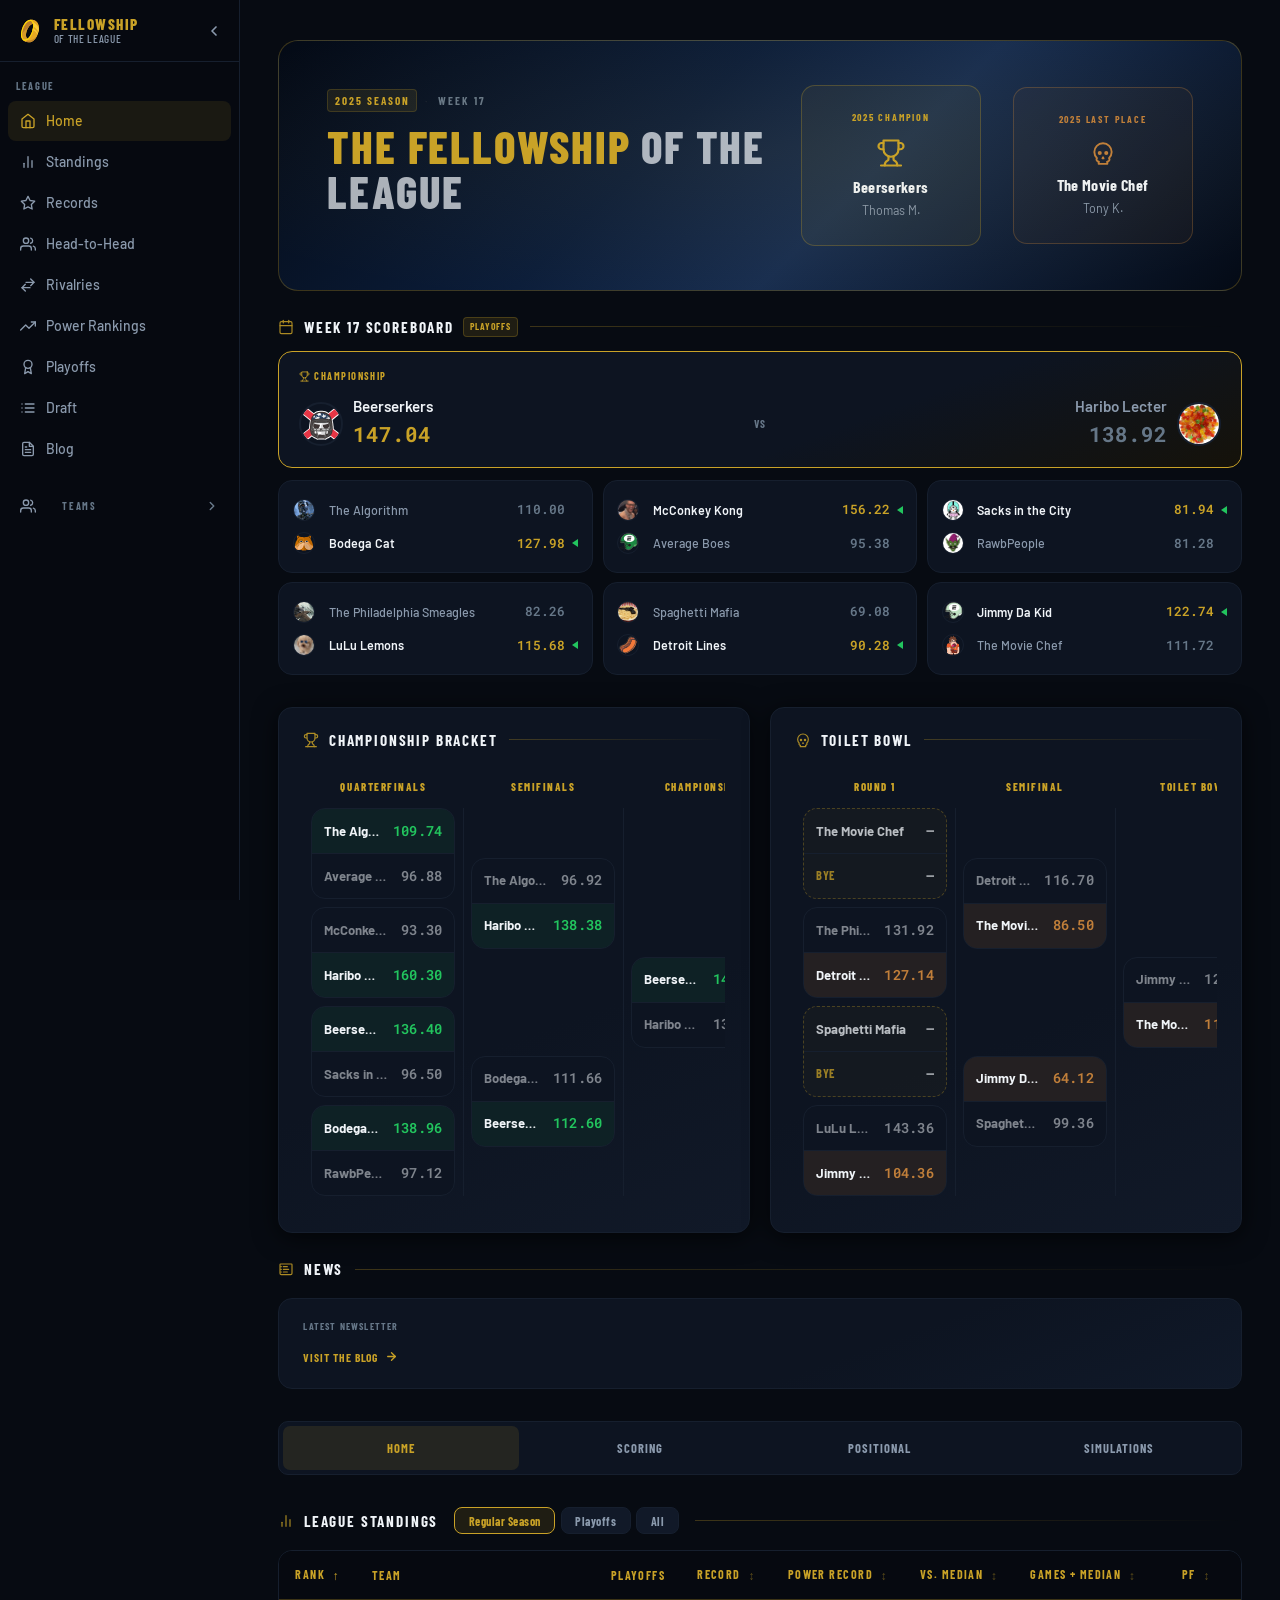
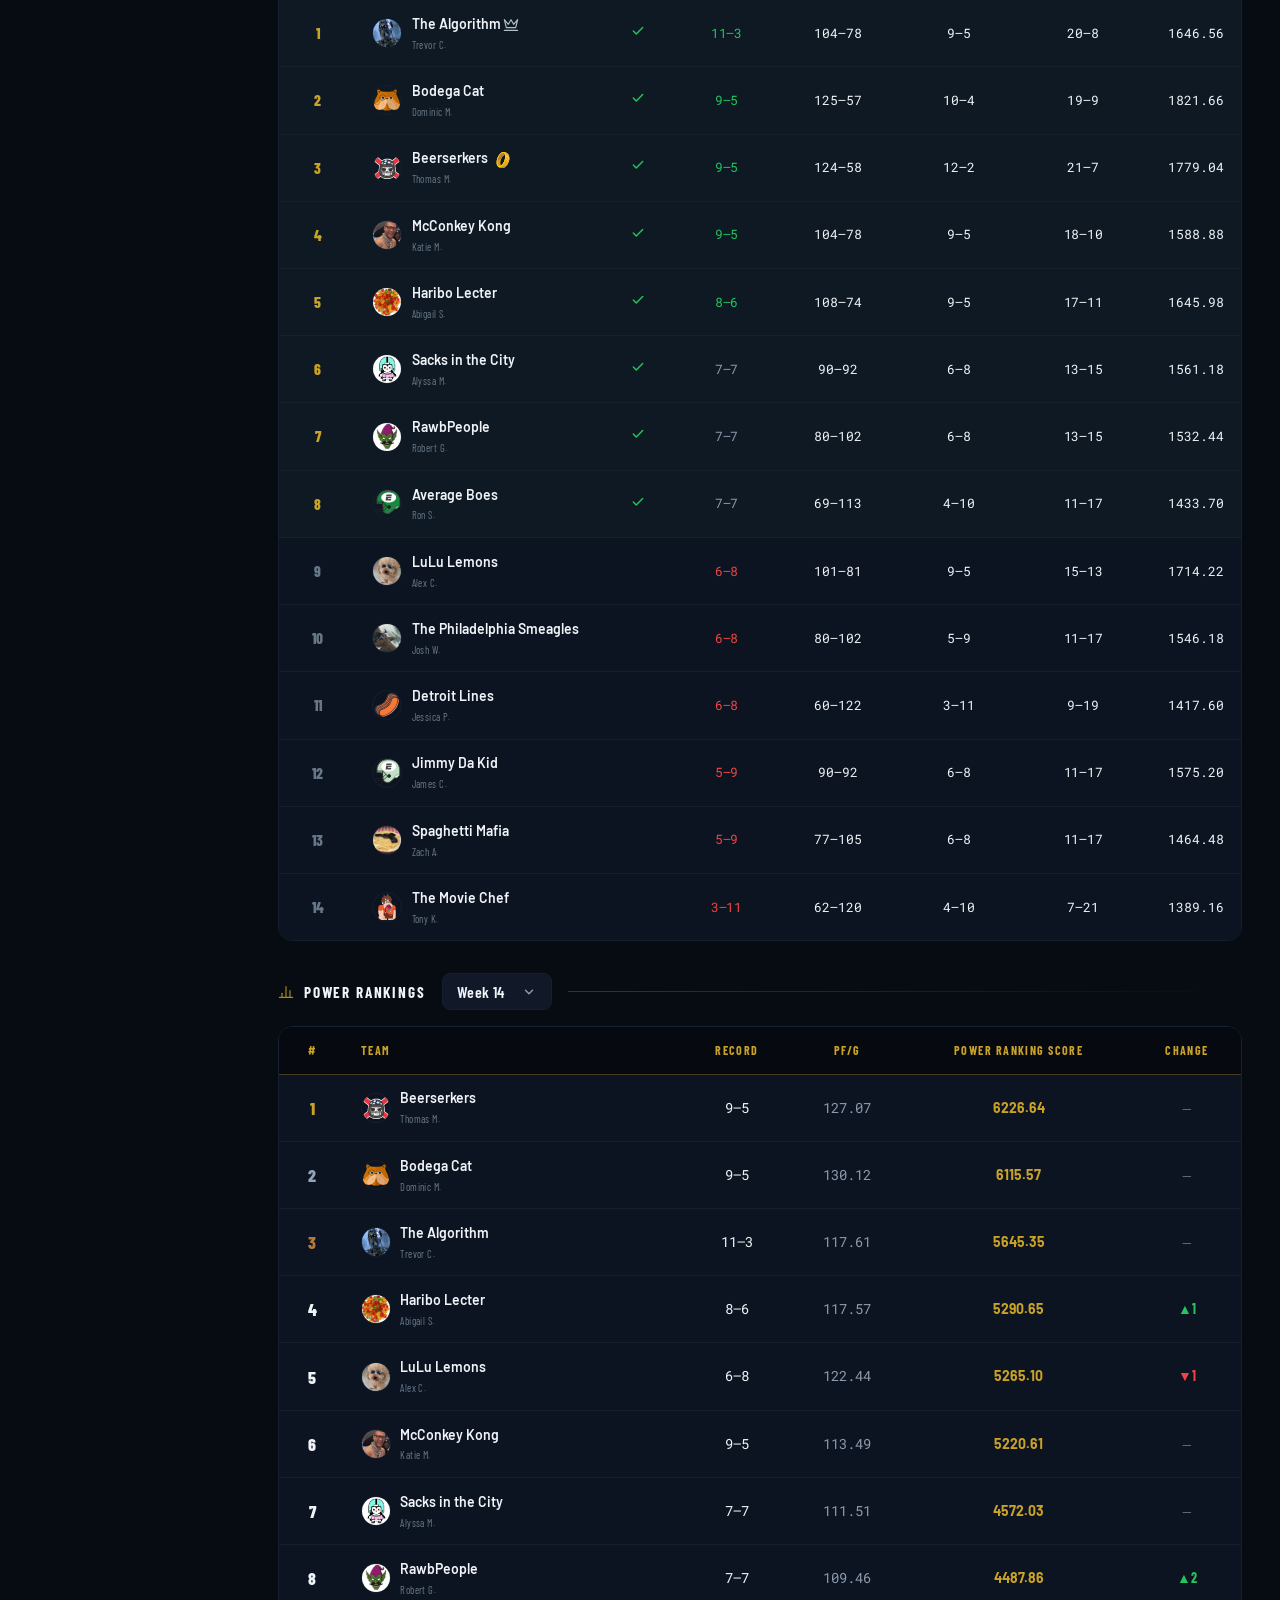
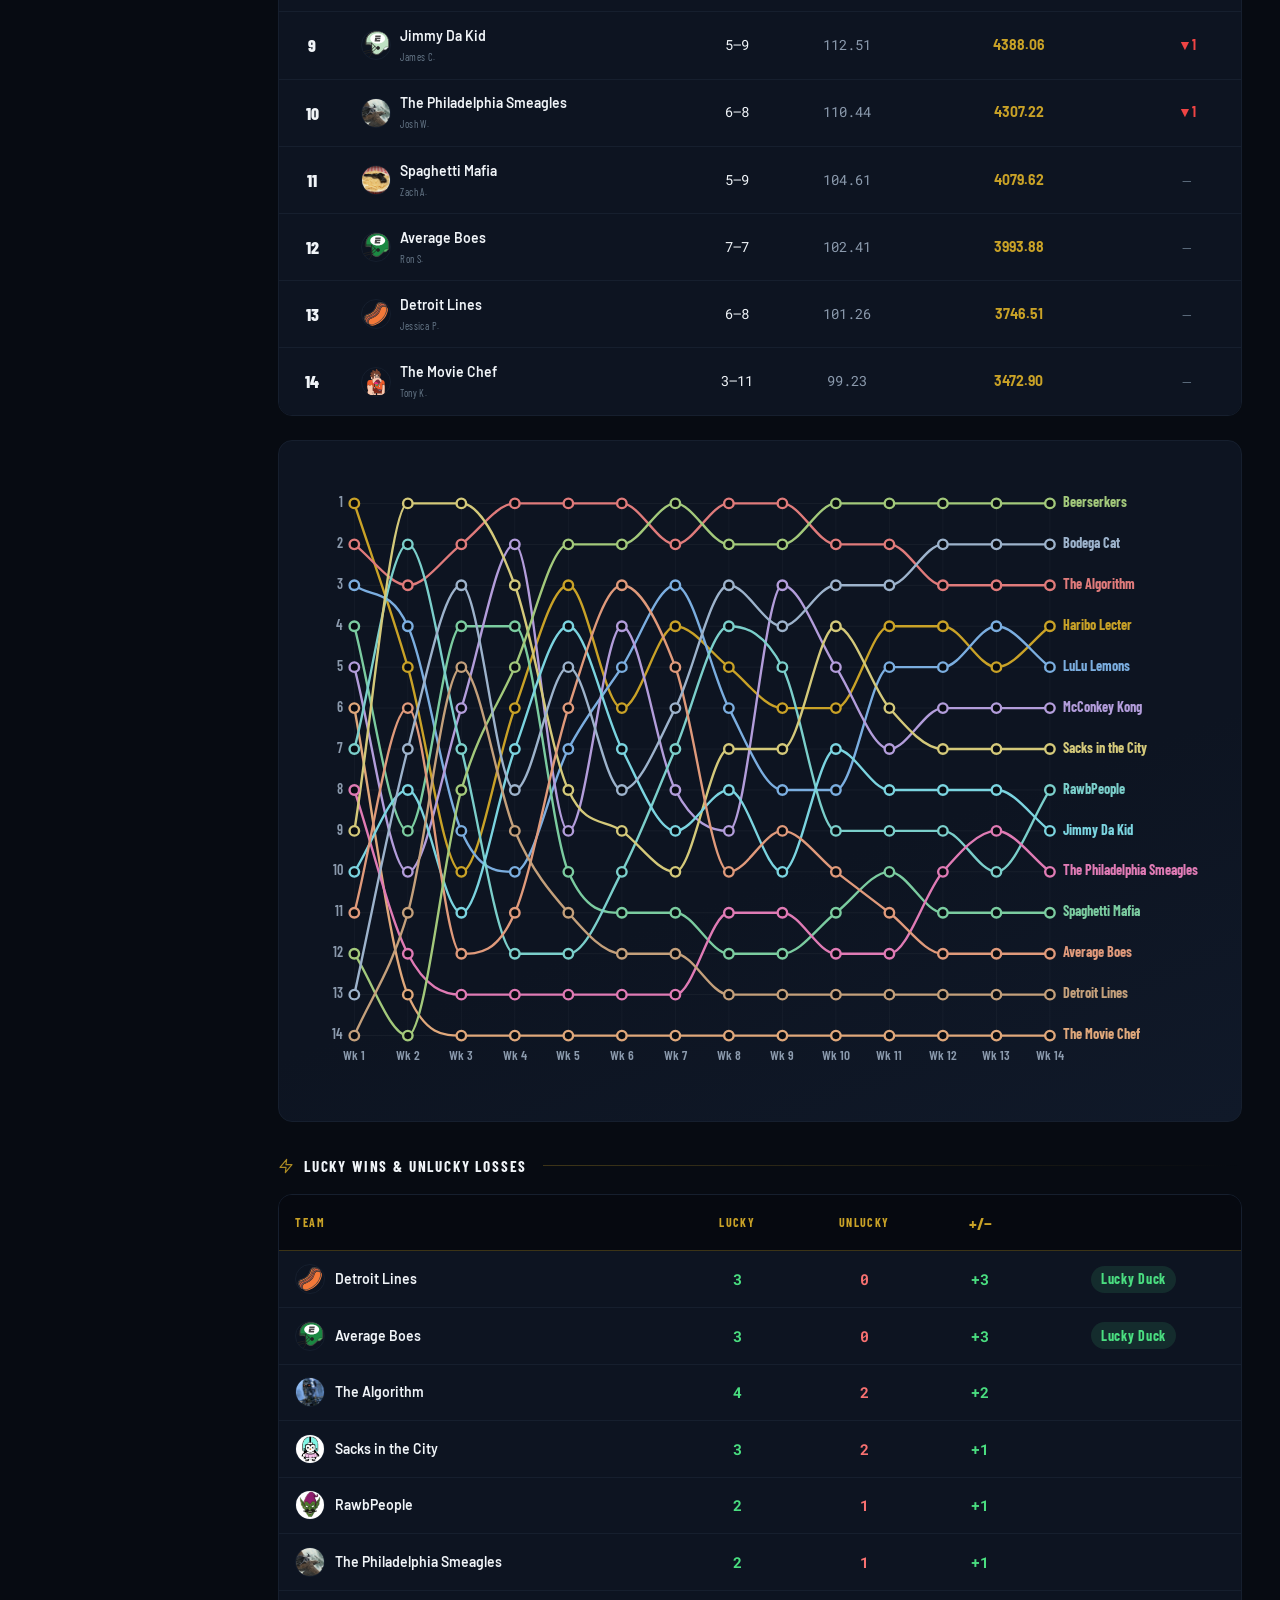
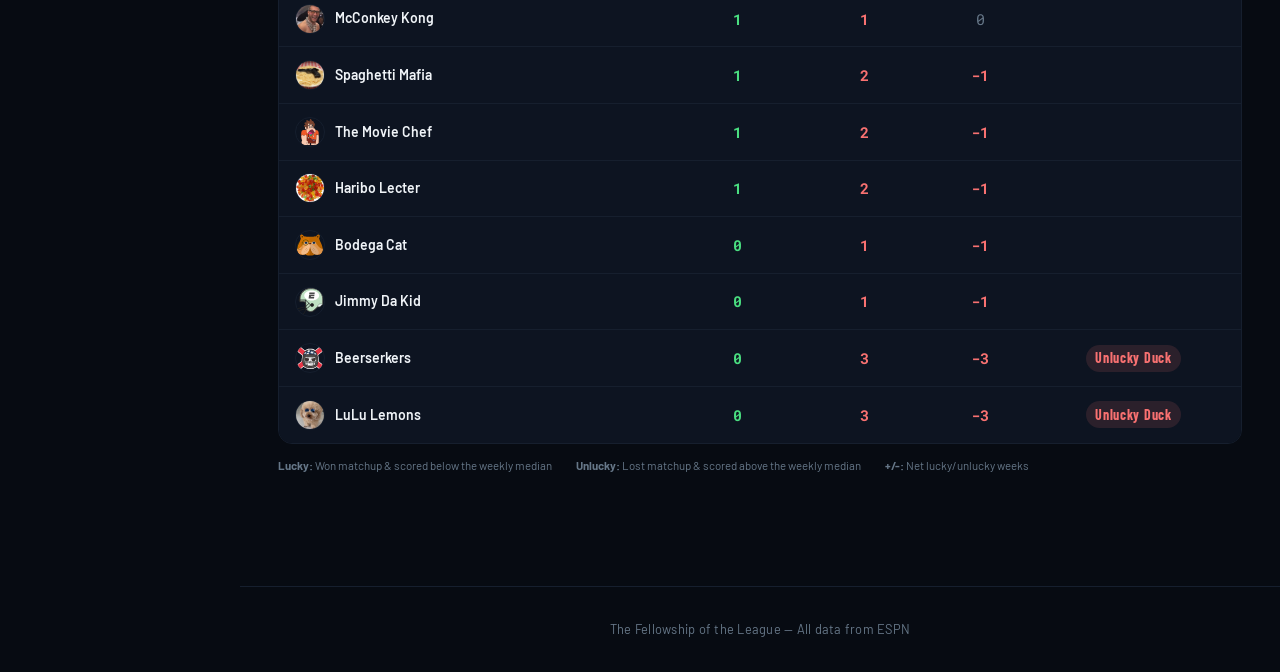
==== index.html @ e2eec63d "Polish team scoring distribution: hover, colors, tooltip - Row hover highlight: subtle #F1FFFA tint " ====
<!DOCTYPE html>
<html lang="en">
<head>
  <meta charset="UTF-8" />
  <meta name="viewport" content="width=device-width, initial-scale=1.0" />
  <title>The Fellowship of the League</title>
  <link rel="stylesheet" href="css/style.css?v=103" />
</head>
<body>
  <a href="#main-content" class="skip-link">Skip to main content</a>

  <div class="mobile-topbar" id="mobileTopbar">
    <a href="index.html" class="mobile-topbar-brand">
      <img src="The Fellowship 2 (Ring).svg" class="sidebar-logo-img" alt="" />
      <div class="sidebar-brand-text">
        <span class="sidebar-brand-name">FELLOWSHIP</span>
        <span class="sidebar-brand-sub">of the League</span>
      </div>
    </a>
    <button class="mobile-topbar-btn" id="mobileMenuBtn" aria-label="Open navigation">
      <svg width="20" height="20" viewBox="0 0 24 24" fill="none" stroke="currentColor" stroke-width="2" stroke-linecap="round" stroke-linejoin="round" aria-hidden="true"><line x1="3" y1="12" x2="21" y2="12"/><line x1="3" y1="6" x2="21" y2="6"/><line x1="3" y1="18" x2="21" y2="18"/></svg>
    </button>
  </div>

  <aside class="sidebar" id="sidebar">
    <div class="sidebar-inner">

      <div class="sidebar-header">
        <a href="index.html" class="sidebar-brand">
          <img src="The Fellowship 2 (Ring).svg" class="sidebar-logo-img" alt="" />
          <div class="sidebar-brand-text">
            <span class="sidebar-brand-name">FELLOWSHIP</span>
            <span class="sidebar-brand-sub">of the League</span>
          </div>
        </a>
        <button class="sidebar-collapse-btn" id="sidebarCollapse" aria-label="Collapse sidebar">
          <svg width="16" height="16" viewBox="0 0 24 24" fill="none" stroke="currentColor" stroke-width="2.5" stroke-linecap="round" stroke-linejoin="round" aria-hidden="true"><polyline points="15 18 9 12 15 6"/></svg>
        </button>
      </div>

      <div class="sidebar-scroll">
        <p class="sidebar-section-label">League</p>
        <nav class="sidebar-nav">
          <a href="index.html" class="sidebar-item" data-page="index">
            <svg class="sidebar-icon" width="16" height="16" viewBox="0 0 24 24" fill="none" stroke="currentColor" stroke-width="2" stroke-linecap="round" stroke-linejoin="round" aria-hidden="true"><path d="M3 9l9-7 9 7v11a2 2 0 0 1-2 2H5a2 2 0 0 1-2-2z"/><polyline points="9 22 9 12 15 12 15 22"/></svg>
            <span>Home</span>
          </a>
          <a href="standings.html" class="sidebar-item" data-page="standings">
            <svg class="sidebar-icon" width="16" height="16" viewBox="0 0 24 24" fill="none" stroke="currentColor" stroke-width="2" stroke-linecap="round" stroke-linejoin="round" aria-hidden="true"><line x1="18" y1="20" x2="18" y2="10"/><line x1="12" y1="20" x2="12" y2="4"/><line x1="6" y1="20" x2="6" y2="14"/></svg>
            <span>Standings</span>
          </a>
          <a href="records.html" class="sidebar-item" data-page="records">
            <svg class="sidebar-icon" width="16" height="16" viewBox="0 0 24 24" fill="none" stroke="currentColor" stroke-width="2" stroke-linecap="round" stroke-linejoin="round" aria-hidden="true"><polygon points="12 2 15.09 8.26 22 9.27 17 14.14 18.18 21.02 12 17.77 5.82 21.02 7 14.14 2 9.27 8.91 8.26 12 2"/></svg>
            <span>Records</span>
          </a>
          <a href="h2h.html" class="sidebar-item" data-page="h2h">
            <svg class="sidebar-icon" width="16" height="16" viewBox="0 0 24 24" fill="none" stroke="currentColor" stroke-width="2" stroke-linecap="round" stroke-linejoin="round" aria-hidden="true"><path d="M17 21v-2a4 4 0 0 0-4-4H5a4 4 0 0 0-4 4v2"/><circle cx="9" cy="7" r="4"/><path d="M23 21v-2a4 4 0 0 0-3-3.87"/><path d="M16 3.13a4 4 0 0 1 0 7.75"/></svg>
            <span>Head-to-Head</span>
          </a>
          <a href="rivalries.html" class="sidebar-item" data-page="rivalries">
            <svg class="sidebar-icon" width="16" height="16" viewBox="0 0 24 24" fill="none" stroke="currentColor" stroke-width="2" stroke-linecap="round" stroke-linejoin="round" aria-hidden="true"><path d="M16 3l5 5-5 5"/><path d="M21 8H9"/><path d="M8 21l-5-5 5-5"/><path d="M3 16h12"/></svg>
            <span>Rivalries</span>
          </a>
          <a href="power-rankings.html" class="sidebar-item" data-page="power-rankings">
            <svg class="sidebar-icon" width="16" height="16" viewBox="0 0 24 24" fill="none" stroke="currentColor" stroke-width="2" stroke-linecap="round" stroke-linejoin="round" aria-hidden="true"><polyline points="23 6 13.5 15.5 8.5 10.5 1 18"/><polyline points="17 6 23 6 23 12"/></svg>
            <span>Power Rankings</span>
          </a>
          <a href="playoffs.html" class="sidebar-item" data-page="playoffs">
            <svg class="sidebar-icon" width="16" height="16" viewBox="0 0 24 24" fill="none" stroke="currentColor" stroke-width="2" stroke-linecap="round" stroke-linejoin="round" aria-hidden="true"><circle cx="12" cy="8" r="6"/><path d="M15.477 12.89L17 22l-5-3-5 3 1.523-9.11"/></svg>
            <span>Playoffs</span>
          </a>
          <a href="draft.html" class="sidebar-item" data-page="draft">
            <svg class="sidebar-icon" width="16" height="16" viewBox="0 0 24 24" fill="none" stroke="currentColor" stroke-width="2" stroke-linecap="round" stroke-linejoin="round" aria-hidden="true"><line x1="8" y1="6" x2="21" y2="6"/><line x1="8" y1="12" x2="21" y2="12"/><line x1="8" y1="18" x2="21" y2="18"/><line x1="3" y1="6" x2="3.01" y2="6"/><line x1="3" y1="12" x2="3.01" y2="12"/><line x1="3" y1="18" x2="3.01" y2="18"/></svg>
            <span>Draft</span>
          </a>
          <a href="blog.html" class="sidebar-item" data-page="blog">
            <svg class="sidebar-icon" width="16" height="16" viewBox="0 0 24 24" fill="none" stroke="currentColor" stroke-width="2" stroke-linecap="round" stroke-linejoin="round" aria-hidden="true"><path d="M14 2H6a2 2 0 0 0-2 2v16a2 2 0 0 0 2 2h12a2 2 0 0 0 2-2V8z"/><polyline points="14 2 14 8 20 8"/><line x1="16" y1="13" x2="8" y2="13"/><line x1="16" y1="17" x2="8" y2="17"/><polyline points="10 9 9 9 8 9"/></svg>
            <span>Blog</span>
          </a>
        </nav>

                <button class="sidebar-teams-toggle" id="teamsToggle" aria-expanded="false">
          <span class="sidebar-teams-label">
            <svg class="sidebar-icon" width="16" height="16" viewBox="0 0 24 24" fill="none" stroke="currentColor" stroke-width="2" stroke-linecap="round" stroke-linejoin="round" aria-hidden="true"><path d="M17 21v-2a4 4 0 0 0-4-4H5a4 4 0 0 0-4 4v2"/><circle cx="9" cy="7" r="4"/><path d="M23 21v-2a4 4 0 0 0-3-3.87"/><path d="M16 3.13a4 4 0 0 1 0 7.75"/></svg>
            <span class="sidebar-section-label" style="margin:0">Teams</span>
          </span>
          <svg class="teams-chevron" width="14" height="14" viewBox="0 0 24 24" fill="none" stroke="currentColor" stroke-width="2.5" stroke-linecap="round" stroke-linejoin="round" aria-hidden="true"><polyline points="6 9 12 15 18 9"/></svg>
        </button>

        <div class="sidebar-teams-list teams-closed" id="teamsList">
          <a title="Haribo Lecter" href="team.html?owner=Abigail%20S." class="sidebar-item sidebar-team-item">
            <img class="sidebar-team-logo" src="images/logos/abigail-shewalter.jpg" alt="" loading="lazy"/>
            <span>Haribo Lecter</span>
          </a>
          <a title="LuLu Lemons" href="team.html?owner=Alex%20C." class="sidebar-item sidebar-team-item">
            <img class="sidebar-team-logo" src="images/logos/alex-carrocce.jpg" alt="" loading="lazy"/>
            <span>LuLu Lemons</span>
          </a>
          <a title="Sacks in the City" href="team.html?owner=Alyssa%20M." class="sidebar-item sidebar-team-item">
            <img class="sidebar-team-logo" src="images/logos/alyssa-mirto.jpg" alt="" loading="lazy"/>
            <span>Sacks in the City</span>
          </a>
          <a title="Bodega Cat" href="team.html?owner=Dominic%20M." class="sidebar-item sidebar-team-item">
            <img class="sidebar-team-logo" src="images/logos/dominic-mirto.svg" alt="" loading="lazy"/>
            <span>Bodega Cat</span>
          </a>
          <a title="Jimmy Da Kid" href="team.html?owner=James%20C." class="sidebar-item sidebar-team-item">
            <img class="sidebar-team-logo" src="images/logos/james-cancel.svg" alt="" loading="lazy"/>
            <span>Jimmy Da Kid</span>
          </a>
          <a title="Detroit Lines" href="team.html?owner=Jessica%20P." class="sidebar-item sidebar-team-item">
            <img class="sidebar-team-logo" src="images/logos/jessica-pastva.svg" alt="" loading="lazy"/>
            <span>Detroit Lines</span>
          </a>
          <a title="The Philadelphia Smeagles" href="team.html?owner=Josh%20W." class="sidebar-item sidebar-team-item">
            <img class="sidebar-team-logo" src="images/logos/josh-wakeford.jpg" alt="" loading="lazy"/>
            <span>The Philadelphia Smeagles</span>
          </a>
          <a title="McConkey Kong" href="team.html?owner=Katie%20M." class="sidebar-item sidebar-team-item">
            <img class="sidebar-team-logo" src="images/logos/katie-mccarthy.jpg" alt="" loading="lazy"/>
            <span>McConkey Kong</span>
          </a>
          <a title="RawbPeople" href="team.html?owner=Robert%20G." class="sidebar-item sidebar-team-item">
            <img class="sidebar-team-logo" src="images/logos/robert-gross.jpg" alt="" loading="lazy"/>
            <span>RawbPeople</span>
          </a>
          <a title="Average Boes" href="team.html?owner=Ron%20S." class="sidebar-item sidebar-team-item">
            <img class="sidebar-team-logo" src="images/logos/ron-sullivan.svg" alt="" loading="lazy"/>
            <span>Average Boes</span>
          </a>
          <a title="Beerserkers" href="team.html?owner=Thomas%20M." class="sidebar-item sidebar-team-item">
            <img class="sidebar-team-logo" src="images/logos/thomas-mcgrath.svg" alt="" loading="lazy"/>
            <span>Beerserkers</span>
          </a>
          <a title="The Movie Chef" href="team.html?owner=Tony%20K." class="sidebar-item sidebar-team-item">
            <img class="sidebar-team-logo" src="images/logos/tony-kopatich.svg" alt="" loading="lazy"/>
            <span>The Movie Chef</span>
          </a>
          <a title="The Algorithm" href="team.html?owner=Trevor%20C." class="sidebar-item sidebar-team-item">
            <img class="sidebar-team-logo" src="images/logos/trevor-crogan.jpg" alt="" loading="lazy"/>
            <span>The Algorithm</span>
          </a>
          <a title="Spaghetti Mafia" href="team.html?owner=Zach%20A." class="sidebar-item sidebar-team-item">
            <img class="sidebar-team-logo" src="images/logos/zach-abraham.jpg" alt="" loading="lazy"/>
            <span>Spaghetti Mafia</span>
          </a>
          <a title="Good Picks Good Picks" href="team.html?owner=Anthony%20E." class="sidebar-item sidebar-team-item sidebar-alumni">
            <img class="sidebar-team-logo" src="images/logos/anthony-esway.jpg" alt="" loading="lazy"/>
            <span>Good Picks Good Picks</span>
            <span class="sidebar-alumni-tag">Alumni</span>
          </a>
          <a title="Philadelphia Kegels" href="team.html?owner=Heather%20B." class="sidebar-item sidebar-team-item sidebar-alumni">
            <img class="sidebar-team-logo" src="images/logos/heather-baker.svg" alt="" loading="lazy"/>
            <span>Philadelphia Kegels</span>
            <span class="sidebar-alumni-tag">Alumni</span>
          </a>
          <a title="Joe Smith State Jackrabbits" href="team.html?owner=Joseph%20S." class="sidebar-item sidebar-team-item sidebar-alumni">
            <img class="sidebar-team-logo" src="images/logos/joseph-smith.svg" alt="" loading="lazy"/>
            <span>Joe Smith State Jackrabbits</span>
            <span class="sidebar-alumni-tag">Alumni</span>
          </a>
          <a title="NOLA Dr. Who Dat" href="team.html?owner=Kristen%20H." class="sidebar-item sidebar-team-item sidebar-alumni">
            <img class="sidebar-team-logo" src="images/logos/kristen-hencsei.svg" alt="" loading="lazy"/>
            <span>NOLA Dr. Who Dat</span>
            <span class="sidebar-alumni-tag">Alumni</span>
          </a>
          <a title="Damar Ham n' Cheese" href="team.html?owner=Ryan%20S." class="sidebar-item sidebar-team-item sidebar-alumni">
            <img class="sidebar-team-logo" src="images/logos/ryan-sullivan.jpg" alt="" loading="lazy"/>
            <span>Damar Ham n' Cheese</span>
            <span class="sidebar-alumni-tag">Alumni</span>
          </a>
          <a title="Talibanistan Liberators" href="team.html?owner=Steven%20C." class="sidebar-item sidebar-team-item sidebar-alumni">
            <img class="sidebar-team-logo" src="images/logos/steven-cruz.svg" alt="" loading="lazy"/>
            <span>Talibanistan Liberators</span>
            <span class="sidebar-alumni-tag">Alumni</span>
          </a>
        </div>
        </div>

    </div>
  </aside>
  <div class="sidebar-overlay" id="sidebarOverlay"></div>
  <button class="sidebar-open-btn" id="sidebarOpenBtn" aria-label="Open sidebar">
    <svg width="18" height="18" viewBox="0 0 24 24" fill="none" stroke="currentColor" stroke-width="2" stroke-linecap="round" stroke-linejoin="round" aria-hidden="true"><line x1="3" y1="12" x2="21" y2="12"/><line x1="3" y1="6" x2="21" y2="6"/><line x1="3" y1="18" x2="21" y2="18"/></svg>
  </button>

  <div class="content-wrap">
  <div class="page-wrapper" id="main-content">

    <!-- HERO -->
    <div class="hero" id="hero">
      <div class="loading"><div class="spinner"></div></div>
    </div>

    <!-- SCOREBOARD -->
    <div class="section-block">
      <div class="scoreboard-section-header">
        <div class="section-title" id="scoreboardTitle">
          <svg class="icon" width="16" height="16" viewBox="0 0 24 24" fill="none" stroke="currentColor" stroke-width="1.75" stroke-linecap="round" stroke-linejoin="round" aria-hidden="true"><rect width="18" height="18" x="3" y="4" rx="2"/><line x1="16" x2="16" y1="2" y2="6"/><line x1="8" x2="8" y1="2" y2="6"/><line x1="3" x2="21" y1="10" y2="10"/></svg>
          Week Scoreboard
        </div>
        <div id="scoreboardLabel"></div>
      </div>
      <div class="matchup-grid" id="scoreboard">
        <div class="loading"><div class="spinner"></div></div>
      </div>
    </div>

    <!-- PLAYOFF BRACKETS (weeks 15-17) -->
    <div id="homeBracketsSection" style="display:none">
      <div id="homeBrackets"></div>
    </div>

    <!-- NEWS -->
    <div class="section-block">
      <div class="news-section-header">
        <div class="section-title">
          <svg width="16" height="16" viewBox="0 0 24 24" fill="none" stroke="currentColor" stroke-width="1.75" stroke-linecap="round" stroke-linejoin="round" aria-hidden="true"><path d="M4 3h16a1 1 0 0 1 1 1v13a2 2 0 0 1-2 2H5a2 2 0 0 1-2-2V4a1 1 0 0 1 1-1z"/><path d="M8 7h6"/><path d="M8 11h8"/><path d="M8 15h6"/><path d="M4 7h1"/><path d="M4 11h1"/><path d="M4 15h1"/></svg>
          News
        </div>
      </div>
      <div class="widget-card">
        <div id="latestBlog"><div class="loading"><div class="spinner"></div></div></div>
      </div>
    </div>

    <!-- HOME PAGE SECTION NAV -->
    <div class="home-page-nav-bar" id="homePageNav">
      <button class="home-page-tab active" data-panel="homePanelContent">Home</button>
      <button class="home-page-tab" data-panel="scoringPanelContent">Scoring</button>
      <button class="home-page-tab" data-panel="positionalPanelContent">Positional</button>
      <button class="home-page-tab" data-panel="simulationsPanelContent">Simulations</button>
    </div>

    <!-- HOME PANEL: League Standings, Power Rankings, Lucky Wins -->
    <div id="homePanelContent" class="home-page-panel active">

      <!-- LEAGUE STANDINGS TABLE -->
      <div class="section-block">
        <div class="lsc-section-header">
          <div class="section-title">
            <svg width="16" height="16" viewBox="0 0 24 24" fill="none" stroke="currentColor" stroke-width="1.75" stroke-linecap="round" stroke-linejoin="round" aria-hidden="true"><line x1="18" y1="20" x2="18" y2="10"/><line x1="12" y1="20" x2="12" y2="4"/><line x1="6" y1="20" x2="6" y2="14"/></svg>
            League Standings
          </div>
          <div class="lsc-filter-group" id="lscFilterBtns" role="group" aria-label="Filter standings">
            <button class="lsc-filter-btn active" data-filter="regular">Regular Season</button>
            <button class="lsc-filter-btn" data-filter="playoffs">Playoffs</button>
            <button class="lsc-filter-btn" data-filter="all">All</button>
          </div>
        </div>
        <div class="table-wrap">
          <table id="lscTable" class="lsc-table">
            <thead>
              <tr>
                <th scope="col" class="lsc-th-rank lsc-sortable" data-sort="rank">Rank <span class="lsc-sort">↕</span></th>
                <th scope="col" class="lsc-th-team">Team</th>
                <th scope="col" class="lsc-th-po" title="Currently in playoff position"><span class="lsc-po-text">Playoffs</span></th>
                <th scope="col" class="lsc-sortable" data-sort="record">Record <span class="lsc-sort">↕</span></th>
                <th scope="col" class="lsc-sortable" data-sort="powerRecord" title="Round-robin record vs all teams each week">Power Record <span class="lsc-sort">↕</span></th>
                <th scope="col" class="lsc-sortable" data-sort="vsMedian" title="Record vs weekly median score">vs. Median <span class="lsc-sort">↕</span></th>
                <th scope="col" class="lsc-sortable" data-sort="combined" title="Actual wins + median wins combined">Games + Median <span class="lsc-sort">↕</span></th>
                <th scope="col" class="lsc-sortable num" data-sort="pf">PF <span class="lsc-sort">↕</span></th>
                <th scope="col" class="lsc-sortable num" data-sort="pa">PA <span class="lsc-sort">↕</span></th>
                <th scope="col" class="lsc-sortable num" data-sort="maxPf" title="Maximum possible points (optimal lineup each week)">Max PF <span class="lsc-sort">↕</span></th>
                <th scope="col" class="lsc-sortable num" data-sort="mgmtPct" title="Management %: Actual PF ÷ Max PF — how optimally a team started their lineup">Mgmt % <span class="lsc-sort">↕</span></th>
              </tr>
            </thead>
            <tbody id="lscTbody"></tbody>
          </table>
        </div>
      </div>

      <!-- POWER RANKINGS -->
      <div class="section-block">
        <div class="pr-home-header">
          <div class="section-title">
            <svg width="16" height="16" viewBox="0 0 24 24" fill="none" stroke="currentColor" stroke-width="1.75" stroke-linecap="round" stroke-linejoin="round" aria-hidden="true"><line x1="18" y1="20" x2="18" y2="10"/><line x1="12" y1="20" x2="12" y2="4"/><line x1="6" y1="20" x2="6" y2="14"/><line x1="2" y1="20" x2="22" y2="20"/></svg>
            Power Rankings
          </div>
          <div class="pr-picker-group">
            <div class="pr-picker" id="prHomeWeekPicker">
              <button class="pr-picker-btn" id="prHomeWeekPickerBtn" aria-haspopup="listbox" aria-expanded="false" aria-label="Select week">
                <span id="prHomeWeekPickerVal">—</span>
                <svg class="pr-picker-chevron" width="14" height="14" viewBox="0 0 24 24" fill="none" stroke="currentColor" stroke-width="2.5" stroke-linecap="round" stroke-linejoin="round" aria-hidden="true"><polyline points="6 9 12 15 18 9"/></svg>
              </button>
              <div class="pr-picker-panel" id="prHomeWeekPickerPanel" role="listbox" aria-label="Select week" hidden></div>
            </div>
          </div>
        </div>
        <div id="prHomeTable"><div class="loading"><div class="spinner"></div></div></div>
        <div class="widget-card" id="prHomeChart" style="margin-top:1.5rem;"><div class="loading"><div class="spinner"></div></div></div>
      </div>

      <!-- LUCKY WINS & UNLUCKY LOSSES -->
      <div class="section-block" id="luckySection">
        <div class="loading"><div class="spinner"></div></div>
      </div>

    </div><!-- /#homePanelContent -->

    <!-- SCORING PANEL -->
    <div id="scoringPanelContent" class="home-page-panel"></div>

    <!-- POSITIONAL PANEL -->
    <div id="positionalPanelContent" class="home-page-panel">
      <div class="analytics-coming-soon">Coming Soon</div>
    </div>

    <!-- SIMULATIONS PANEL -->
    <div id="simulationsPanelContent" class="home-page-panel">
      <div class="analytics-coming-soon">Coming Soon</div>
    </div>

  </div>

  <footer>
    <p>The Fellowship of the League &mdash; All data from ESPN</p>
  </footer>

</div><!-- /.content-wrap -->
  <script src="js/leagueData.js?v=15"></script>
  <script src="js/utils.js?v=27"></script>
  <script src="js/logoData.js?v=15"></script>
  <script src="js/icons.js?v=18"></script>
  <script src="js/design.js?v=1"></script>
  <script src="js/home.js?v=91"></script>
  <script src="js/nav.js?v=26"></script>
</body>
</html>
---- css/style.css ----
@import url('https://fonts.googleapis.com/css2?family=Barlow+Condensed:wght@400;500;600;700;800&family=Barlow:wght@300;400;500;600;700&family=Roboto+Mono:wght@400;500;600&display=swap');

/* =============================================
   Fellowship Fantasy Football — Global Styles
   Theme: Dark OLED / Gold — Sports Premium
   Fonts: --font-display (Barlow Condensed)
          --font-body    (Barlow)
          --font-mono    (Roboto Mono) ← all numeric data
   See :root Typography System for full rules.
   ============================================= */

:root {
  /* Backgrounds — deep OLED */
  --bg-primary:    #070b12;
  --bg-card:       #0d1421;
  --bg-card-2:     #111928;
  --bg-nav:        #060910;

  /* Gold accents */
  --accent-gold:      #c9a227;
  --accent-gold-lt:   #e8b43a;
  --accent-gold-dim:  rgba(201,162,39,0.1);
  --border-gold:      rgba(201,162,39,0.28);

  /* Blues */
  --accent-navy:   #1e3a5f;
  --accent-blue:   #2563eb;

  /* Text */
  --text-primary:  #f0f4f8;
  --text-secondary:#8b9aad;
  --text-muted:    #667788;

  /* Borders */
  --border:        #161f2e;

  /* Status */
  --win:   #22c55e;
  --loss:  #ef4444;
  --tie:   #8b9aad;

  /* Shape */
  --radius:    8px;
  --radius-lg: 14px;
  --radius-xl: 20px;

  /* Elevation */
  --shadow:      0 4px 24px rgba(0,0,0,0.65);
  --shadow-gold: 0 0 30px rgba(201,162,39,0.1);
  --glow-gold:   0 0 18px rgba(201,162,39,0.22);
  --glow-win:    0 0 14px rgba(34,197,94,0.2);

  /* ── Typography System ───────────────────────────────────────────────
   *
   *  FONT ROLES — use these variables, never hardcode font names:
   *  --font-display   Barlow Condensed  →  headings, labels, badges, rank
   *                                         numbers, names, section titles
   *  --font-body      Barlow            →  body text, descriptions, nav links,
   *                                         prose, card descriptions
   *  --font-mono      Roboto Mono       →  ALL numeric data: game scores,
   *                                         PF/PA totals, win%, averages,
   *                                         records, standings numbers
   *
   *  NUMBER RULE: if a human would compare/read it as data → --font-mono
   *               if it's ordinal/decorative (rank "1st") → --font-display
   *
   *  TEXT COLOR GUIDE:
   *  --text-primary    primary content, names, main labels
   *  --text-secondary  subtitles, column labels, secondary info
   *  --text-muted      hints, metadata, timestamps, empty states
   *  --accent-gold     key stats, highlighted scores, win streaks
   *  --win / --loss    winning scores / losing scores
   *
   *  TYPE SCALE — use for new elements:
   *  --text-2xs  0.65rem   tiny badges, metadata superscripts
   *  --text-xs   0.75rem   small labels, table headers, badges
   *  --text-sm   0.80rem   secondary table data, hints
   *  --text-base 0.875rem  standard body, table cells
   *  --text-md   0.95rem   emphasized data, picker options
   *  --text-lg   1.10rem   subheadings, card titles
   *  --text-xl   1.40rem   feature numbers, section stats
   *  --text-2xl  2.00rem   major stats, record values
   *  --text-3xl  2.50rem   hero stats, page-level display numbers
   *
   * ─────────────────────────────────────────────────────────────────── */
  --font-display: 'Barlow Condensed', sans-serif;
  --font-body:    'Barlow', -apple-system, BlinkMacSystemFont, sans-serif;
  --font-mono:    'Roboto Mono', 'Courier New', monospace;
  --font-data:    var(--font-mono); /* deprecated alias → use --font-mono */

  /* Type scale */
  --text-2xs:  0.65rem;
  --text-xs:   0.75rem;
  --text-sm:   0.80rem;
  --text-base: 0.875rem;
  --text-md:   0.95rem;
  --text-lg:   1.10rem;
  --text-xl:   1.40rem;
  --text-2xl:  2.00rem;
  --text-3xl:  2.50rem;

  /* Font weights */
  --weight-normal:    400;
  --weight-medium:    500;
  --weight-semibold:  600;
  --weight-bold:      700;
  --weight-extrabold: 800;

  /* Letter spacing (for --font-display labels) */
  --tracking-tight:   -0.01em;  /* display numbers */
  --tracking-normal:   0em;
  --tracking-wide:     0.04em;  /* nav, buttons, badges */
  --tracking-wider:    0.08em;  /* table headers */
  --tracking-widest:   0.14em;  /* ALL-CAPS section labels */

  /* Motion */
  --transition:      0.2s ease;
  --transition-slow: 0.3s ease;
}

*, *::before, *::after { box-sizing: border-box; margin: 0; padding: 0; }
html { scroll-behavior: smooth; }

body {
  font-family: var(--font-body);
  background: var(--bg-primary);
  color: var(--text-primary);
  line-height: 1.6;
  min-height: 100vh;
  font-feature-settings: 'zero' 0;
  overflow-x: hidden; /* propagates to viewport — prevents page-level horizontal scroll without clipping child scroll containers */
}

/* ── SKIP LINK ── */
.skip-link {
  position: fixed;
  top: -9999px;
  left: -9999px;
  background: var(--accent-gold);
  color: #000;
  padding: 0.5rem 1rem;
  border-radius: 0 0 var(--radius) var(--radius);
  font-family: var(--font-display);
  font-weight: 700;
  font-size: 0.875rem;
  letter-spacing: 0.04em;
  z-index: 9999;
  text-decoration: none;
}
.skip-link:focus {
  top: 0;
  left: 1rem;
}

/* ── FOCUS STYLES ── */
:focus-visible {
  outline: 2px solid var(--accent-gold);
  outline-offset: 3px;
  border-radius: 3px;
}
:focus:not(:focus-visible) { outline: none; }

/* ── SCROLLBAR ── */
::-webkit-scrollbar { width: 6px; height: 6px; }
::-webkit-scrollbar-track { background: var(--bg-primary); }
::-webkit-scrollbar-thumb { background: var(--accent-navy); border-radius: 3px; }
::-webkit-scrollbar-thumb:hover { background: var(--accent-gold); }

/* ── NAVIGATION ── */
.navbar {
  background: rgba(6,9,16,0.96);
  border-bottom: 1px solid var(--border-gold);
  position: sticky;
  top: 0;
  z-index: 100;
  padding: 0 1.5rem;
  backdrop-filter: blur(16px);
  -webkit-backdrop-filter: blur(16px);
}
.nav-inner {
  max-width: 1200px;
  margin: 0 auto;
  display: flex;
  align-items: center;
  justify-content: space-between;
  height: 64px;
}
.nav-logo {
  display: flex;
  align-items: center;
  gap: 0.25rem;
  text-decoration: none;
  font-family: var(--font-display);
  font-weight: 800;
  font-size: 1.15rem;
  color: var(--accent-gold);
  letter-spacing: 0.06em;
  text-transform: uppercase;
  white-space: nowrap;
  transition: opacity var(--transition);
}
.nav-logo:hover { opacity: 0.85; }
.nav-logo-icon { flex-shrink: 0; width: 22px; height: 22px; object-fit: contain; display: block; }
.nav-logo span {
  color: var(--text-secondary);
  font-weight: 400;
  letter-spacing: 0.03em;
  text-transform: none;
}
.nav-links {
  display: flex;
  gap: 0.15rem;
  list-style: none;
  align-items: center;
}
.nav-links a {
  display: block;
  padding: 0.45rem 0.9rem;
  color: var(--text-secondary);
  text-decoration: none;
  font-size: 0.875rem;
  font-weight: 500;
  border-radius: var(--radius);
  transition: color var(--transition), background var(--transition);
  letter-spacing: 0.01em;
}
.nav-links a:hover,
.nav-links a.active {
  color: var(--accent-gold);
  background: var(--accent-gold-dim);
}

/* Hamburger */
.nav-toggle {
  display: none;
  flex-direction: column;
  gap: 5px;
  cursor: pointer;
  padding: 6px;
  background: none;
  border: none;
}
.nav-toggle span {
  display: block;
  width: 22px;
  height: 2px;
  background: var(--text-secondary);
  border-radius: 2px;
  transition: var(--transition);
}

/* Nav chevron */
.nav-chevron {
  display: inline-block;
  vertical-align: middle;
  margin-left: 0.2rem;
  transition: transform var(--transition);
  flex-shrink: 0;
}
.nav-dropdown.open .nav-chevron,
.nav-dropdown:focus-within .nav-chevron { transform: rotate(180deg); }

/* ── LAYOUT ── */
.page-wrapper {
  width: 100%;
  max-width: none;
  margin: 0 auto;
  padding: 2.5rem clamp(1.5rem, 3vw, 4rem) 5rem;
}

/* ── PAGE HEADER ── */
.page-header {
  margin-bottom: 2.5rem;
  padding-bottom: 1.5rem;
  border-bottom: 1px solid var(--border);
}
.page-header h1 {
  font-family: var(--font-display);
  font-size: 2.1rem;
  font-weight: 800;
  color: var(--text-primary);
  letter-spacing: 0.03em;
  text-transform: uppercase;
  line-height: 1;
}
.page-header p {
  color: var(--text-secondary);
  margin-top: 0.4rem;
  font-size: 0.95rem;
}

/* ── BASE CARD ── */
.card {
  background: linear-gradient(160deg, var(--bg-card) 60%, #111928);
  border: 1px solid var(--border);
  border-radius: var(--radius-lg);
  padding: 1.5rem;
  box-shadow: var(--shadow);
  cursor: pointer;
  transition: border-color var(--transition), box-shadow var(--transition), transform var(--transition);
}
.card:hover {
  border-color: var(--border-gold);
  box-shadow: var(--shadow), var(--shadow-gold);
  transform: translateY(-2px);
}
.card-title {
  font-family: var(--font-display);
  font-size: 0.75rem;
  font-weight: 700;
  letter-spacing: 0.12em;
  text-transform: uppercase;
  color: var(--accent-gold);
  margin-bottom: 0.75rem;
}

/* ── GRID HELPERS ── */
.grid-2 { display: grid; grid-template-columns: repeat(2, 1fr); gap: 1rem; }
.grid-3 { display: grid; grid-template-columns: repeat(3, 1fr); gap: 1rem; }
.grid-4 { display: grid; grid-template-columns: repeat(4, 1fr); gap: 1rem; }

/* ── STAT DISPLAY ── */
.stat-number {
  font-family: var(--font-mono);
  font-size: 2.2rem;
  font-weight: 800;
  color: var(--accent-gold);
  line-height: 1;
  letter-spacing: -0.01em;
}
.stat-label {
  font-size: 0.8rem;
  color: var(--text-secondary);
  margin-top: 0.25rem;
}
.stat-sub {
  font-size: 0.75rem;
  color: var(--text-muted);
  margin-top: 0.15rem;
}

/* ── TABLES ── */
.table-wrap {
  overflow-x: auto;
  -webkit-overflow-scrolling: touch;
  border-radius: var(--radius-lg);
  border: 1px solid var(--border);
}
table {
  width: 100%;
  border-collapse: collapse;
  font-size: 0.875rem;
  background: var(--bg-card);
}
thead tr {
  background: var(--bg-nav);
  border-bottom: 1px solid var(--border-gold);
}
thead th {
  padding: 0.85rem 1rem;
  text-align: left;
  font-family: var(--font-display);
  font-size: 0.75rem;
  font-weight: 700;
  letter-spacing: 0.12em;
  text-transform: uppercase;
  color: var(--accent-gold);
  white-space: nowrap;
}
thead th.num, tbody td.num { text-align: right; font-family: var(--font-mono); font-size: 0.82rem; }
tbody tr {
  border-bottom: 1px solid var(--border);
  transition: background var(--transition);
}
tbody tr:last-child { border-bottom: none; }
tbody tr:nth-child(even) { background: rgba(13,20,33,0.4); }
tbody tr:hover { background: rgba(201,162,39,0.04); }
tbody td {
  padding: 0.8rem 1rem;
  color: var(--text-primary);
  white-space: nowrap;
}
.rank-cell {
  font-family: var(--font-display);
  font-weight: 700;
  font-size: 0.85rem;
  color: var(--text-muted);
}
.owner-cell { font-weight: 600; }
.teams-cell {
  color: var(--text-secondary);
  font-size: 0.8rem;
  max-width: 200px;
  white-space: normal;
  line-height: 1.4;
}
.badge {
  display: inline-flex;
  align-items: center;
  gap: 0.2rem;
  background: rgba(201,162,39,0.1);
  color: var(--accent-gold);
  border: 1px solid var(--border-gold);
  border-radius: 20px;
  padding: 0.15rem 0.6rem;
  font-family: var(--font-display);
  font-size: 0.75rem;
  font-weight: 700;
  letter-spacing: 0.04em;
}
.badge-silver {
  background: rgba(176,190,197,0.1);
  color: #b0bec5;
  border-color: rgba(176,190,197,0.28);
}
.win-pct { color: var(--win); font-weight: 600; font-family: var(--font-mono); text-shadow: var(--glow-win); }


/* ── HOME HERO ── */
.hero {
  background: linear-gradient(135deg, #040a15 0%, #0b1d3a 40%, #172d50 60%, #040a15 100%);
  border: 1px solid var(--border-gold);
  border-radius: var(--radius-xl);
  padding: 4rem 2rem;
  text-align: center;
  margin-bottom: 2.5rem;
  position: relative;
  overflow: hidden;
}
.hero::before {
  content: "";
  position: absolute;
  inset: 0;
  background: radial-gradient(ellipse 65% 65% at 50% 45%, rgba(201,162,39,0.07), transparent);
  pointer-events: none;
}
.hero::after {
  content: "";
  position: absolute;
  top: 0; left: 10%; right: 10%;
  height: 1px;
  background: linear-gradient(90deg, transparent, var(--accent-gold), transparent);
}
.hero h1 {
  font-family: var(--font-display);
  font-size: 3.2rem;
  font-weight: 800;
  color: var(--accent-gold);
  text-shadow: 0 0 60px rgba(201,162,39,0.25), 0 0 120px rgba(201,162,39,0.08);
  line-height: 1;
  text-transform: uppercase;
  letter-spacing: 0.06em;
  position: relative;
}
.hero p {
  color: var(--text-secondary);
  margin-top: 0.7rem;
  font-size: 1rem;
  letter-spacing: 0.03em;
  position: relative;
}
.hero-meta {
  display: flex;
  justify-content: center;
  gap: 2.5rem;
  margin-top: 2.25rem;
  flex-wrap: wrap;
  padding-top: 2rem;
  border-top: 1px solid var(--border);
  position: relative;
}
.hero-meta-item { text-align: center; }
.hero-meta-item .val {
  font-family: var(--font-display);
  font-size: 1.9rem;
  font-weight: 800;
  color: var(--text-primary);
  line-height: 1;
}
.hero-meta-item .lbl {
  font-family: var(--font-display);
  font-size: 0.75rem;
  text-transform: uppercase;
  letter-spacing: 0.1em;
  color: var(--text-muted);
  margin-top: 0.3rem;
  font-weight: 600;
}

/* ── CHAMPIONS TIMELINE ── */
.champions-grid {
  display: grid;
  grid-template-columns: repeat(auto-fill, minmax(170px, 1fr));
  gap: 1rem;
}
.champion-card {
  background: linear-gradient(160deg, #0d1421 55%, #101929);
  border: 1px solid var(--border);
  border-radius: var(--radius-lg);
  padding: 1.6rem 1.25rem 1.4rem;
  text-align: center;
  position: relative;
  overflow: hidden;
  transition: border-color var(--transition), transform var(--transition-slow), box-shadow var(--transition);
}
.champion-card::before {
  content: '';
  position: absolute;
  top: 0; left: 0; right: 0;
  height: 2px;
  background: linear-gradient(90deg, transparent, var(--accent-gold), transparent);
  opacity: 0;
  transition: opacity var(--transition);
}
.champion-card::after {
  content: '';
  position: absolute;
  inset: 0;
  background: radial-gradient(circle at 50% 0%, rgba(201,162,39,0.07), transparent 65%);
  opacity: 0;
  transition: opacity var(--transition);
  pointer-events: none;
}
.champion-card:hover {
  border-color: var(--border-gold);
  transform: translateY(-4px);
  box-shadow: 0 16px 48px rgba(0,0,0,0.55), 0 0 32px rgba(201,162,39,0.1);
}
.champion-card:hover::before,
.champion-card:hover::after { opacity: 1; }
.champion-card .year-badge {
  font-family: var(--font-display);
  font-size: 0.75rem;
  font-weight: 700;
  letter-spacing: 0.16em;
  text-transform: uppercase;
  color: var(--accent-gold);
  opacity: 0.6;
  margin-bottom: 0.7rem;
}
.champion-card .champ-name {
  font-family: var(--font-display);
  font-weight: 800;
  font-size: 1.05rem;
  color: var(--text-primary);
  line-height: 1.2;
  margin-bottom: 0.3rem;
  letter-spacing: 0.02em;
}
.champion-card .champ-owner {
  font-size: 0.78rem;
  color: var(--accent-gold);
  font-weight: 600;
  text-shadow: var(--glow-gold);
}
.champion-card .champ-prev-name {
  font-size: 0.75rem;
  color: var(--text-muted);
  margin-top: 0.3rem;
  font-style: italic;
}
.champion-card .champ-league {
  font-size: 0.75rem;
  color: var(--text-muted);
  margin-top: 0.2rem;
}

/* ── FUN STATS — BENTO GRID ── */
.fun-stats-grid {
  display: grid;
  grid-template-columns: repeat(3, 1fr);
  gap: 1rem;
}
/* Bento accent: 4th card spans 2 cols */
.fun-stats-grid .fun-stat-card:nth-child(4) {
  grid-column: span 2;
}
.fun-stat-card {
  background: linear-gradient(160deg, #0d1421 60%, #101929);
  border: 1px solid var(--border);
  border-radius: var(--radius-lg);
  padding: 1.5rem;
  position: relative;
  overflow: hidden;
  transition: border-color var(--transition), transform var(--transition), box-shadow var(--transition);
}
.fun-stat-card::before {
  content: '';
  position: absolute;
  bottom: 0; left: 0; right: 0;
  height: 2px;
  background: linear-gradient(90deg, transparent, var(--accent-gold), transparent);
  opacity: 0;
  transition: opacity var(--transition);
}
.fun-stat-card:hover {
  border-color: var(--border-gold);
  transform: translateY(-2px);
  box-shadow: 0 8px 32px rgba(0,0,0,0.5), var(--shadow-gold);
}
.fun-stat-card:hover::before { opacity: 1; }
.fun-stat-card .icon {
  margin-bottom: 0.75rem;
  display: block;
}
.fun-stat-card .stat-number { font-size: 2rem; }
.fun-stat-card .card-title { margin-bottom: 0.2rem; font-size: 0.75rem; }
.fun-stat-card .stat-sub { font-size: 0.73rem; color: var(--text-secondary); }

/* ── RECORDS PAGE ── */
.records-grid {
  display: grid;
  grid-template-columns: repeat(auto-fill, minmax(260px, 1fr));
  gap: 1rem;
}
.record-card {
  background: linear-gradient(160deg, #0d1421 60%, #101929);
  border: 1px solid var(--border);
  border-left: 3px solid var(--border);
  border-radius: var(--radius-lg);
  padding: 1.4rem 1.5rem;
  cursor: pointer;
  transition: border-color var(--transition), border-left-color var(--transition), transform var(--transition), box-shadow var(--transition);
}
.record-card:hover {
  border-color: var(--border-gold);
  border-left-color: var(--accent-gold);
  transform: translateY(-2px);
  box-shadow: 0 8px 32px rgba(0,0,0,0.5), var(--shadow-gold);
}
.record-card .record-icon { font-size: 1.35rem; margin-bottom: 0.7rem; display: block; }
.record-card .record-value {
  font-family: var(--font-mono);
  font-size: 2rem;
  font-weight: 600;
  color: var(--accent-gold);
  line-height: 1;
  letter-spacing: -0.01em;
}
.record-card .record-holder {
  font-weight: 700;
  font-size: 0.9rem;
  color: var(--text-primary);
  margin-top: 0.5rem;
}
.record-card .record-detail {
  font-size: 0.77rem;
  color: var(--text-secondary);
  margin-top: 0.2rem;
  line-height: 1.4;
}

/* ── H2H TABLE ── */
.h2h-wrap {
  overflow-x: auto;
  -webkit-overflow-scrolling: touch;
  border-radius: var(--radius-lg);
  border: 1px solid var(--border);
}
.h2h-table {
  border-collapse: collapse;
  font-size: 0.78rem;
  background: var(--bg-card);
  width: 100%;
}
.h2h-table th,
.h2h-table td {
  padding: 0.55rem 0.7rem;
  border: 1px solid var(--border);
  text-align: center;
  white-space: nowrap;
}
.h2h-table thead th {
  background: var(--bg-nav);
  font-family: var(--font-display);
  color: var(--accent-gold);
  font-size: 0.75rem;
  letter-spacing: 0.08em;
  text-transform: uppercase;
  font-weight: 700;
  border-color: var(--border);
}
.h2h-table .row-label {
  text-align: left;
  font-weight: 600;
  color: var(--text-primary);
  background: var(--bg-nav);
  min-width: 120px;
}
.h2h-cell-win  { background: rgba(34,197,94,0.1);   color: var(--win);  font-weight: 700; }
.h2h-cell-loss { background: rgba(239,68,68,0.08);  color: var(--loss); }
.h2h-cell-self { background: var(--bg-primary);     color: var(--text-muted); }
.h2h-cell-even { color: var(--text-secondary); }

/* ── SECTION TITLES ── */
.section-block { margin-bottom: 2rem; }
.section-block-top { margin-top: 2rem; }
.section-hint {
  margin-bottom: 1rem;
  font-size: 0.8rem;
  color: var(--text-secondary);
}

.section-title,
.bracket-section-title {
  font-family: var(--font-display);
  font-size: 0.95rem;
  font-weight: 700;
  letter-spacing: 0.12em;
  text-transform: uppercase;
  color: var(--text-primary);
  margin-bottom: 1.25rem;
  display: flex;
  align-items: center;
  gap: 0.6rem;
}
.section-title::after,
.bracket-section-title::after {
  content: "";
  flex: 1;
  height: 1px;
  background: linear-gradient(90deg, var(--border-gold), transparent);
  margin-left: 0.15rem;
}

/* ── LOADING / EMPTY ── */
.loading {
  text-align: center;
  padding: 3rem;
  color: var(--text-muted);
}
.loading .spinner {
  width: 32px;
  height: 32px;
  border: 2px solid var(--border);
  border-top-color: var(--accent-gold);
  border-radius: 50%;
  animation: spin 0.8s linear infinite;
  margin: 0 auto 1rem;
}
@keyframes spin { to { transform: rotate(360deg); } }

/* ── FOOTER ── */
footer {
  border-top: 1px solid var(--border);
  text-align: center;
  padding: 2rem 1.5rem;
  color: var(--text-muted);
  font-size: 0.8rem;
  letter-spacing: 0.02em;
}

/* ── TEAM PROFILE ── */
.team-header {
  display: flex;
  align-items: flex-start;
  gap: 1.75rem;
  background: linear-gradient(135deg, #040c1a 0%, #0e2040 50%, #040c1a 100%);
  border: 1px solid var(--border-gold);
  border-radius: var(--radius-xl);
  padding: 2.5rem 2rem;
  margin-bottom: 2rem;
  position: relative;
  overflow: hidden;
}
.team-header::before {
  content: '';
  position: absolute;
  top: 0; left: 15%; right: 15%;
  height: 1px;
  background: linear-gradient(90deg, transparent, var(--accent-gold), transparent);
}
.team-header::after {
  content: '';
  position: absolute;
  inset: 0;
  background: radial-gradient(ellipse 80% 50% at 50% 0%, rgba(201,162,39,0.05), transparent);
  pointer-events: none;
}
.team-header-avatar {
  width: 76px;
  height: 76px;
  border-radius: 50%;
  background: linear-gradient(135deg, var(--accent-gold) 0%, #8a6a0f 100%);
  color: #000;
  font-family: var(--font-display);
  font-size: 2rem;
  font-weight: 900;
  display: flex;
  align-items: center;
  justify-content: center;
  flex-shrink: 0;
  box-shadow: 0 0 0 4px rgba(201,162,39,0.12), 0 0 32px rgba(201,162,39,0.22);
  position: relative;
  z-index: 1;
  overflow: hidden;
}
.team-header-avatar img {
  width: 100%;
  height: 100%;
  object-fit: cover;
  border-radius: 50%;
  display: block;
}
.team-header-info { position: relative; z-index: 1; }
.team-header-name {
  font-family: var(--font-display);
  font-size: 2rem;
  font-weight: 900;
  color: var(--text-primary);
  line-height: 1;
  letter-spacing: 0.03em;
  text-transform: uppercase;
}
.team-header-team {
  font-size: 1rem;
  color: var(--accent-gold);
  margin-top: 0.35rem;
  font-weight: 600;
}
.team-header-seasons {
  font-size: 0.8rem;
  color: var(--text-muted);
  margin-top: 0.35rem;
  letter-spacing: 0.01em;
}

.team-highlight-card {
  background: var(--bg-card);
  border: 1px solid var(--border);
  border-radius: var(--radius);
  padding: 1rem 1.1rem;
  cursor: pointer;
  transition: border-color var(--transition), transform var(--transition);
}
.team-highlight-card:hover {
  border-color: var(--border-gold);
  transform: translateY(-2px);
}

.h2h-mini-card {
  display: flex;
  align-items: center;
  justify-content: space-between;
  padding: 0.5rem 0.8rem;
  border-radius: var(--radius);
  background: var(--bg-card);
  border: 1px solid var(--border);
  margin-bottom: 0.4rem;
  gap: 0.5rem;
  cursor: pointer;
  transition: border-color var(--transition);
}
.h2h-mini-card:hover { border-color: var(--border-gold); }

/* Inactive / alumni badge in dropdowns */
.dropdown-inactive {
  font-family: var(--font-display);
  font-size: 0.58rem;
  font-weight: 700;
  letter-spacing: 0.06em;
  text-transform: uppercase;
  color: var(--text-muted);
  border: 1px solid var(--text-muted);
  border-radius: 3px;
  padding: 0.05rem 0.3rem;
  margin-left: 0.3rem;
  vertical-align: middle;
  opacity: 0.55;
}

/* Alumni badge in team profile header */
.alumni-badge {
  display: inline-block;
  font-family: var(--font-display);
  font-size: 0.63rem;
  font-weight: 700;
  letter-spacing: 0.08em;
  text-transform: uppercase;
  color: var(--text-muted);
  border: 1px solid var(--text-muted);
  border-radius: 4px;
  padding: 0.1rem 0.5rem;
  vertical-align: middle;
}

/* Scrollable dropdown */
.dropdown-menu-scroll {
  max-height: 320px;
  overflow-y: auto;
}
.dropdown-menu-scroll::-webkit-scrollbar { width: 4px; }
.dropdown-menu-scroll::-webkit-scrollbar-thumb { background: var(--accent-navy); border-radius: 2px; }

/* ── PLAYOFF BRACKET ── */
.bracket-grid {
  display: flex;
  gap: 0;
  align-items: stretch;
  overflow-x: auto;
  padding-bottom: 1rem;
}
.bracket-round {
  display: flex;
  flex-direction: column;
  min-width: 210px;
  flex: 1;
}
.bracket-round-label {
  font-family: var(--font-display);
  font-size: 0.68rem;
  font-weight: 800;
  letter-spacing: 0.14em;
  text-transform: uppercase;
  color: var(--accent-gold);
  text-align: center;
  padding: 0.4rem 0.5rem 0.8rem;
}
.bracket-round-matches {
  display: flex;
  flex-direction: column;
  justify-content: space-around;
  flex: 1;
  gap: 0.5rem;
  padding: 0 0.5rem;
  position: relative;
}
.bracket-round:not(:last-child) .bracket-round-matches::after {
  content: "";
  position: absolute;
  right: -1px; top: 0; bottom: 0;
  width: 1px;
  background: var(--border);
  z-index: 1;
}
.bracket-match {
  background: var(--bg-card);
  border: 1px solid var(--border);
  border-radius: var(--radius-lg);
  overflow: hidden;
  position: relative;
  transition: border-color var(--transition), transform var(--transition);
  flex-shrink: 0;
  cursor: pointer;
}
.bracket-match:hover {
  border-color: var(--border-gold);
  transform: translateY(-1px);
}
.bracket-match-final {
  border-color: var(--border-gold);
  box-shadow: 0 0 24px rgba(201,162,39,0.12);
}
.bracket-final-label {
  background: linear-gradient(90deg, rgba(201,162,39,0.15), transparent);
  color: var(--accent-gold);
  font-family: var(--font-display);
  font-size: 0.63rem;
  font-weight: 800;
  letter-spacing: 0.12em;
  text-transform: uppercase;
  padding: 0.35rem 0.75rem;
  border-bottom: 1px solid var(--border-gold);
}
.bracket-team {
  display: flex;
  align-items: center;
  gap: 0.4rem;
  padding: 0.6rem 0.75rem;
  min-height: 44px;
  min-width: 0;
}
.bracket-winner { background: rgba(34,197,94,0.07); }
.bracket-toilet-adv { background: rgba(139,90,43,0.18); }
.bracket-toilet-adv .bracket-score { color: #c17f3a; }
.bracket-bye-match { border-style: dashed; opacity: 0.6; }
.bracket-loser  { opacity: 0.5; }
.bracket-bye    { opacity: 0.3; font-style: italic; }
.bracket-seed {
  font-family: var(--font-display);
  font-size: 0.65rem;
  font-weight: 700;
  color: var(--text-muted);
  min-width: 14px;
  flex-shrink: 0;
  letter-spacing: 0.02em;
}
.bracket-winner .bracket-seed { color: var(--accent-gold); opacity: 0.7; }
.bracket-team-name {
  font-size: 0.82rem;
  font-weight: 700;
  color: var(--text-primary);
  flex: 1;
  min-width: 0;
  white-space: nowrap;
  overflow: hidden;
  text-overflow: ellipsis;
}
.bracket-team-owner {
  font-size: 0.68rem;
  color: var(--text-muted);
  white-space: nowrap;
}
.bracket-score {
  font-family: var(--font-mono);
  font-size: 0.85rem;
  font-weight: 600;
  margin-left: auto;
  white-space: nowrap;
  padding-left: 0.4rem;
  letter-spacing: 0.02em;
}
.score-win  { color: var(--win); }
.score-loss { color: var(--text-muted); }
.bracket-divider {
  height: 1px;
  background: var(--border);
}

/* ── NAV DROPDOWN ── */
.nav-dropdown { position: relative; }
.dropdown-menu {
  display: none;
  position: absolute;
  top: calc(100% + 6px);
  right: 0;
  background: var(--bg-nav);
  border: 1px solid var(--border-gold);
  border-radius: var(--radius);
  min-width: 165px;
  list-style: none;
  z-index: 200;
  overflow: hidden;
  box-shadow: 0 12px 40px rgba(0,0,0,0.7);
}
.nav-dropdown:hover .dropdown-menu,
.nav-dropdown:focus-within .dropdown-menu,
.nav-dropdown.open .dropdown-menu { display: block; }
.dropdown-menu li a {
  display: block;
  padding: 0.55rem 1rem;
  color: var(--text-secondary);
  text-decoration: none;
  font-size: 0.85rem;
  transition: background var(--transition), color var(--transition);
}
.dropdown-menu li a:hover,
.dropdown-menu li a.active {
  background: var(--accent-gold-dim);
  color: var(--accent-gold);
}

/* ── YEAR SELECT ── */
.year-select-wrap {
  display: flex;
  align-items: center;
  gap: 0.75rem;
  margin-bottom: 2rem;
}
.year-select-label {
  font-family: var(--font-display);
  font-size: 0.78rem;
  font-weight: 700;
  letter-spacing: 0.1em;
  text-transform: uppercase;
  color: var(--text-muted);
  white-space: nowrap;
}
.year-select {
  font-family: var(--font-display);
  font-size: 1rem;
  font-weight: 700;
  letter-spacing: 0.06em;
  color: var(--text-primary);
  background: var(--bg-card);
  border: 1px solid var(--border-gold);
  border-radius: var(--radius);
  padding: 0.45rem 2.25rem 0.45rem 0.85rem;
  cursor: pointer;
  appearance: none;
  -webkit-appearance: none;
  background-image: url("data:image/svg+xml,%3Csvg xmlns='http://www.w3.org/2000/svg' width='10' height='10' viewBox='0 0 24 24' fill='none' stroke='%23c9a227' stroke-width='2.5' stroke-linecap='round' stroke-linejoin='round'%3E%3Cpolyline points='6 9 12 15 18 9'/%3E%3C/svg%3E");
  background-repeat: no-repeat;
  background-position: right 0.65rem center;
  background-size: 10px;
  transition: border-color var(--transition), box-shadow var(--transition);
}
.year-select:hover { border-color: var(--accent-gold); }
.year-select option {
  background: var(--bg-card);
  color: var(--text-primary);
}

/* ── DRAFT YEAR TABS ── */
.draft-year-tabs {
  display: flex;
  gap: 0.5rem;
  flex-wrap: wrap;
  margin-bottom: 2rem;
}
.draft-tab {
  padding: 0.4rem 1.1rem;
  border-radius: 20px;
  border: 1px solid var(--border);
  color: var(--text-secondary);
  text-decoration: none;
  font-family: var(--font-display);
  font-size: 0.875rem;
  font-weight: 700;
  letter-spacing: 0.08em;
  text-transform: uppercase;
  transition: all var(--transition);
  cursor: pointer;
  background: none;
  line-height: 1;
}
.draft-tab:hover {
  border-color: var(--accent-gold);
  color: var(--accent-gold);
  background: var(--accent-gold-dim);
}
.draft-tab-active {
  background: var(--accent-gold);
  border-color: var(--accent-gold);
  color: #000;
}

/* ── DRAFT LEGEND ── */
.draft-legend-grid { display: flex; flex-wrap: wrap; gap: 0.5rem 1.5rem; }
.legend-item {
  display: flex;
  align-items: center;
  gap: 0.4rem;
  font-size: 0.8rem;
  color: var(--text-primary);
}
.legend-dot { width: 10px; height: 10px; border-radius: 50%; flex-shrink: 0; }

/* ── DRAFT BOARD TABLE ── */
.draft-board-wrap {
  overflow-x: auto;
  -webkit-overflow-scrolling: touch;
  border-radius: var(--radius-lg);
  border: 1px solid var(--border);
}
.draft-board-table {
  border-collapse: collapse;
  min-width: 100%;
  table-layout: fixed;
}
.draft-board-table thead tr {
  position: sticky;
  top: 0;
  z-index: 10;
}
.draft-col-header {
  background: var(--bg-nav);
  text-align: center;
  padding: 0.5rem 0.35rem;
  width: 115px;
  min-width: 115px;
  max-width: 115px;
  border: 1px solid var(--border);
  border-bottom: 2px solid var(--border-gold);
  vertical-align: middle;
}
/* Alternating column shading */
.draft-board-table th:nth-child(even),
.draft-board-table td:nth-child(even) {
  background-color: rgba(255,255,255,0.025);
}
.draft-col-team {
  font-family: var(--font-display);
  font-size: 0.8rem;
  font-weight: 700;
  color: var(--text-primary);
  white-space: nowrap;
  overflow: hidden;
  text-overflow: ellipsis;
}
.draft-col-owner {
  font-size: 0.65rem;
  color: var(--text-secondary);
  margin-top: 0.18rem;
  white-space: nowrap;
  overflow: hidden;
  text-overflow: ellipsis;
}
.draft-round-num {
  position: sticky;
  left: 0;
  z-index: 5;
  background: var(--bg-nav);
  text-align: center;
  padding: 0 0.4rem;
  width: 36px;
  min-width: 36px;
  font-family: var(--font-display);
  font-size: 0.66rem;
  font-weight: 800;
  color: var(--accent-gold);
  letter-spacing: 0.05em;
  border: 1px solid var(--border);
  border-right: 2px solid var(--border-gold);
  white-space: nowrap;
}
.draft-round-num-header {
  background: var(--bg-nav);
  border-bottom: 2px solid var(--border-gold);
  z-index: 15;
}
.draft-cell {
  padding: 0;
  border: 1px solid var(--border);
  vertical-align: top;
}
.draft-cell-empty {
  border: 1px solid var(--border);
}
.draft-pick {
  padding: 0.45rem 0.5rem;
  border-left: 3px solid;
  cursor: pointer;
  transition: filter var(--transition);
}
.draft-pick:hover {
  filter: brightness(1.3);
}
/* Strip position background in board — left border is enough */
.draft-board-table .draft-pick { background: transparent; }
.pick-number {
  font-family: var(--font-display);
  font-size: 0.68rem;
  font-weight: 700;
  letter-spacing: 0.06em;
  color: var(--text-muted);
  margin-bottom: 0.2rem;
}
.pick-player {
  font-weight: 700;
  font-size: 0.78rem;
  color: var(--text-primary);
  line-height: 1.2;
  margin-bottom: 0.15rem;
  overflow: hidden;
  display: -webkit-box;
  -webkit-line-clamp: 2;
  -webkit-box-orient: vertical;
}
.pick-team {
  font-size: 0.72rem;
  color: var(--text-secondary);
  white-space: nowrap;
  overflow: hidden;
  text-overflow: ellipsis;
}
.pick-owner {
  font-size: 0.67rem;
  color: var(--text-muted);
  margin-top: 0.1rem;
}

/* ── POSITION COLORS ── */
:root {
  --pos-rb:   #3b82f6;
  --pos-wr:   #10b981;
  --pos-qb:   #f59e0b;
  --pos-te:   #8b5cf6;
  --pos-dst:  #ef4444;
  --pos-k:    #ec4899;
  --pos-na:   #3d4a5c;
}
.pos-RB  { border-left-color: var(--pos-rb);  background: rgba(59,130,246,0.06);  }
.pos-WR  { border-left-color: var(--pos-wr);  background: rgba(16,185,129,0.06);  }
.pos-QB  { border-left-color: var(--pos-qb);  background: rgba(245,158,11,0.06);  }
.pos-TE  { border-left-color: var(--pos-te);  background: rgba(139,92,246,0.06);  }
.pos-DST { border-left-color: var(--pos-dst); background: rgba(239,68,68,0.06);   }
.pos-K   { border-left-color: var(--pos-k);   background: rgba(236,72,153,0.06);  }
.pos-NA  { border-left-color: var(--pos-na);  background: transparent; }
.pos-dot-RB  { background: var(--pos-rb);  }
.pos-dot-WR  { background: var(--pos-wr);  }
.pos-dot-QB  { background: var(--pos-qb);  }
.pos-dot-TE  { background: var(--pos-te);  }
.pos-dot-DST { background: var(--pos-dst); }
.pos-dot-K   { background: var(--pos-k);   }
.pos-dot-NA  { background: var(--pos-na);  }
.pos-badge {
  display: inline-block;
  font-family: var(--font-display);
  font-size: 0.58rem;
  font-weight: 800;
  letter-spacing: 0.07em;
  padding: 0.1rem 0.35rem;
  border-radius: 3px;
  margin-left: 0.3rem;
  vertical-align: middle;
}
.pos-badge-RB  { background: rgba(59,130,246,0.2);  color: var(--pos-rb);  }
.pos-badge-WR  { background: rgba(16,185,129,0.2);  color: var(--pos-wr);  }
.pos-badge-QB  { background: rgba(245,158,11,0.2);  color: var(--pos-qb);  }
.pos-badge-TE  { background: rgba(139,92,246,0.2);  color: var(--pos-te);  }
.pos-badge-DST { background: rgba(239,68,68,0.2);   color: var(--pos-dst); }
.pos-badge-K   { background: rgba(236,72,153,0.2);  color: var(--pos-k);   }
.pos-badge-NA  { background: rgba(61,74,92,0.2);    color: var(--pos-na);  }

/* ── WIDE DESKTOP ── */
@media (min-width: 1440px) {
  .page-wrapper { padding: 3rem clamp(3rem, 4vw, 5rem) 5rem; }
  .champions-grid { grid-template-columns: repeat(auto-fill, minmax(200px, 1fr)); }
  .records-grid   { grid-template-columns: repeat(auto-fill, minmax(320px, 1fr)); }
  .grid-3 { grid-template-columns: repeat(3, 1fr); gap: 1.5rem; }
  .grid-4 { grid-template-columns: repeat(4, 1fr); gap: 1.5rem; }
  .fun-stats-grid { gap: 1.5rem; }
}

/* ── ULTRA-WIDE DESKTOP (2K+) ── */
@media (min-width: 1800px) {
  .page-wrapper { padding: 3rem clamp(3.5rem, 3vw, 6rem) 6rem; }
  .records-grid   { grid-template-columns: repeat(auto-fill, minmax(360px, 1fr)); }
  .champions-grid { grid-template-columns: repeat(auto-fill, minmax(220px, 1fr)); }
  .grid-3 { gap: 2rem; }
  .grid-4 { gap: 2rem; }
  .fun-stats-grid { gap: 2rem; }
}

/* ── RESPONSIVE ── */
@media (max-width: 768px) {
  .nav-links {
    display: none;
    flex-direction: column;
    position: absolute;
    top: 64px;
    left: 0; right: 0;
    background: var(--bg-nav);
    border-bottom: 1px solid var(--border-gold);
    padding: 0.75rem;
    gap: 0.15rem;
  }
  .nav-links.open { display: flex; }
  .nav-toggle { display: flex; }
  .navbar { position: relative; }

  .nav-dropdown { position: static; }
  .dropdown-menu {
    position: static;
    border: none;
    border-left: 2px solid var(--border-gold);
    border-radius: 0;
    box-shadow: none;
    margin-left: 1rem;
    padding: 0.25rem 0;
  }
  .nav-dropdown.open .dropdown-menu { display: block; }

  .hero { padding: 2.5rem 1.25rem; }
  .hero h1 { font-size: 2rem; }
  .hero-meta { gap: 1.5rem; }

  .fun-stats-grid {
    grid-template-columns: repeat(2, 1fr);
  }
  .fun-stats-grid .fun-stat-card:nth-child(4) {
    grid-column: span 1;
  }

  .grid-2, .grid-3, .grid-4 { grid-template-columns: 1fr; }
  .page-wrapper { padding: 1.5rem 1rem 3.5rem; }
  thead th, tbody td { padding: 0.65rem 0.75rem; }

  .team-header { flex-direction: column; gap: 1.25rem; }
  .team-header-avatar { width: 64px; height: 64px; font-size: 1.6rem; }
  .team-header-name { font-size: 1.6rem; }
}

@media (max-width: 480px) {
  .hero h1 { font-size: 1.75rem; }
  .champions-grid { grid-template-columns: repeat(2, 1fr); }
  .records-grid { grid-template-columns: 1fr; }
  .fun-stats-grid { grid-template-columns: 1fr; }
  .fun-stats-grid .fun-stat-card:nth-child(4) { grid-column: span 1; }
}

@media (max-width: 375px) {
  .hero h1 { font-size: 1.5rem; }
  .hero-meta { gap: 1rem; }
  .hero-meta-item .val { font-size: 1.5rem; }
  .champions-grid { grid-template-columns: 1fr; }
  .page-wrapper { padding: 1.25rem 0.875rem 3rem; }
}

/* ── POWER RANKINGS ── */
.change-up      { color: var(--win);  font-weight: 700; font-family: var(--font-display); }
.change-down    { color: var(--loss); font-weight: 700; font-family: var(--font-display); }
.change-neutral { color: var(--text-muted); }
.rank-num-cell  { font-family: var(--font-display); font-weight: 800; font-size: 1.1rem; text-align: center; }
.rank-1-cell    { color: var(--accent-gold); }
.rank-2-cell    { color: #94a3b8; }
.rank-3-cell    { color: #b47a3c; }

/* ── ICON SYSTEM ── */
.icon {
  display: inline-block;
  vertical-align: middle;
  flex-shrink: 0;
}
.section-title .icon,
.section-title svg,
.bracket-section-title .icon,
.bracket-section-title svg {
  color: var(--accent-gold);
  opacity: 0.85;
  flex-shrink: 0;
}

/* Icon wrap containers */
.icon-wrap {
  width: 42px;
  height: 42px;
  border-radius: 10px;
  display: flex;
  align-items: center;
  justify-content: center;
  margin-bottom: 1rem;
  flex-shrink: 0;
  transition: transform var(--transition);
}
.icon-wrap-sm {
  width: 32px;
  height: 32px;
  border-radius: 8px;
  margin-bottom: 0.6rem;
}
.fun-stat-card:hover .icon-wrap,
.record-card:hover .icon-wrap,
.team-highlight-card:hover .icon-wrap { transform: scale(1.06); }

.iw-gold  { background: rgba(201,162,39,0.1);  border: 1px solid rgba(201,162,39,0.18); color: var(--accent-gold); }
.iw-green { background: rgba(34,197,94,0.08);  border: 1px solid rgba(34,197,94,0.18);  color: var(--win); }
.iw-red   { background: rgba(239,68,68,0.08);  border: 1px solid rgba(239,68,68,0.18);  color: var(--loss); }
.iw-blue   { background: rgba(37,99,235,0.08);  border: 1px solid rgba(37,99,235,0.2);   color: #60a5fa; }
.iw-silver { background: rgba(176,190,197,0.1); border: 1px solid rgba(176,190,197,0.22); color: #b0bec5; }

/* Trophy container in champion card */
.trophy-wrap {
  width: 54px;
  height: 54px;
  border-radius: 50%;
  background: rgba(201,162,39,0.1);
  border: 1px solid rgba(201,162,39,0.2);
  display: flex;
  align-items: center;
  justify-content: center;
  margin: 0 auto 0.75rem;
  color: var(--accent-gold);
  transition: box-shadow var(--transition), transform var(--transition);
}
.champion-card:hover .trophy-wrap {
  box-shadow: 0 0 28px rgba(201,162,39,0.35);
  transform: scale(1.07);
}

/* ── STANDINGS PODIUM ── */
.standings-podium {
  display: grid;
  grid-template-columns: 1fr 1.08fr 1fr;
  gap: 1rem;
  margin-bottom: 2.5rem;
  align-items: end;
}
.podium-card {
  background: linear-gradient(160deg, #0d1421 55%, #101929);
  border: 1px solid var(--border);
  border-radius: var(--radius-lg);
  padding: 1.6rem 1.25rem 1.4rem;
  text-align: center;
  cursor: pointer;
  text-decoration: none;
  display: block;
  transition: border-color var(--transition), transform var(--transition-slow), box-shadow var(--transition);
  position: relative;
  overflow: hidden;
}
.podium-card::before {
  content: '';
  position: absolute;
  top: 0; left: 0; right: 0;
  height: 2px;
  background: linear-gradient(90deg, transparent, currentColor, transparent);
  opacity: 0;
  transition: opacity var(--transition);
}
.podium-card:hover { transform: translateY(-4px); box-shadow: 0 12px 40px rgba(0,0,0,0.55); }
.podium-card:hover::before { opacity: 0.7; }

.podium-gold   { border-color: rgba(201,162,39,0.3); color: var(--accent-gold); }
.podium-silver { color: #94a3b8; }
.podium-bronze { color: #b47a3c; }
.podium-gold:hover   { border-color: rgba(201,162,39,0.6); box-shadow: 0 12px 40px rgba(0,0,0,0.55), 0 0 30px rgba(201,162,39,0.1); }
.podium-silver:hover { border-color: rgba(148,163,184,0.35); }
.podium-bronze:hover { border-color: rgba(180,120,60,0.35); }

.podium-label {
  font-family: var(--font-display);
  font-size: 0.67rem;
  font-weight: 700;
  letter-spacing: 0.14em;
  text-transform: uppercase;
  color: currentColor;
  opacity: 0.7;
  margin-bottom: 0.8rem;
}
.podium-avatar {
  width: 52px;
  height: 52px;
  border-radius: 50%;
  display: flex;
  align-items: center;
  justify-content: center;
  margin: 0 auto 0.75rem;
  font-family: var(--font-display);
  font-size: 1.4rem;
  font-weight: 900;
}
.podium-name {
  font-family: var(--font-display);
  font-size: 1.05rem;
  font-weight: 800;
  color: var(--text-primary);
  text-transform: uppercase;
  letter-spacing: 0.03em;
  line-height: 1.1;
}
.podium-team {
  font-size: 0.78rem;
  color: var(--text-secondary);
  margin-top: 0.2rem;
  margin-bottom: 0.6rem;
}
.podium-titles { margin-bottom: 0.5rem; }
.podium-stats {
  display: flex;
  justify-content: center;
  gap: 1.1rem;
  padding-top: 0.8rem;
  border-top: 1px solid var(--border);
  margin-top: 0.6rem;
}
.podium-stat-item { text-align: center; }
.podium-stat-val {
  font-family: var(--font-display);
  font-size: 1.05rem;
  font-weight: 800;
  color: var(--text-primary);
  line-height: 1;
}
.podium-stat-lbl {
  font-family: var(--font-display);
  font-size: 0.6rem;
  text-transform: uppercase;
  letter-spacing: 0.1em;
  color: var(--text-muted);
  margin-top: 0.2rem;
  font-weight: 600;
}

/* Avatar colors */
.sa-gold    { background: rgba(201,162,39,0.14); color: var(--accent-gold);  border: 1px solid rgba(201,162,39,0.28); }
.sa-silver  { background: rgba(148,163,184,0.12); color: #94a3b8;             border: 1px solid rgba(148,163,184,0.22); }
.sa-bronze  { background: rgba(180,120,60,0.12); color: #b47a3c;             border: 1px solid rgba(180,120,60,0.22); }
.sa-default { background: rgba(61,74,92,0.25);  color: var(--text-secondary); border: 1px solid var(--border); }

/* ── STANDINGS TABLE ENHANCEMENTS ── */
.standings-row { cursor: pointer; }

/* Rank medals for top 3 */
.rank-medal {
  display: inline-flex;
  align-items: center;
  justify-content: center;
  width: 26px;
  height: 26px;
  border-radius: 50%;
  font-family: var(--font-display);
  font-weight: 800;
  font-size: 0.82rem;
}
.rank-1 { background: rgba(201,162,39,0.14); color: var(--accent-gold);  border: 1px solid rgba(201,162,39,0.28); }
.rank-2 { background: rgba(148,163,184,0.12); color: #94a3b8;             border: 1px solid rgba(148,163,184,0.22); }
.rank-3 { background: rgba(180,120,60,0.12); color: #b47a3c;             border: 1px solid rgba(180,120,60,0.22); }
.rank-num {
  font-family: var(--font-display);
  font-weight: 700;
  font-size: 0.85rem;
  color: var(--text-muted);
}

/* Manager cell with avatar */
.standings-player {
  display: flex;
  align-items: center;
  gap: 0.65rem;
  white-space: nowrap;
}
.standings-avatar {
  width: 30px;
  height: 30px;
  border-radius: 50%;
  display: flex;
  align-items: center;
  justify-content: center;
  font-family: var(--font-display);
  font-size: 0.82rem;
  font-weight: 900;
  flex-shrink: 0;
}
.standings-name { font-weight: 600; font-size: 0.875rem; line-height: 1.2; }
.standings-alumni {
  font-family: var(--font-display);
  font-size: 0.58rem;
  font-weight: 700;
  letter-spacing: 0.06em;
  text-transform: uppercase;
  color: var(--text-muted);
}

/* Win% progress bar cell */
.winpct-cell {
  display: flex;
  align-items: center;
  gap: 0.5rem;
  justify-content: flex-end;
  min-width: 90px;
}
.winpct-bar-wrap {
  width: 44px;
  height: 4px;
  background: var(--border);
  border-radius: 2px;
  overflow: hidden;
  flex-shrink: 0;
}
.winpct-bar {
  height: 100%;
  background: linear-gradient(90deg, var(--win), #4ade80);
  border-radius: 2px;
}

/* Responsive podium */
@media (max-width: 640px) {
  .standings-podium {
    grid-template-columns: 1fr;
    align-items: stretch;
  }
  /* reorder: 1st, 2nd, 3rd on mobile */
  .podium-gold   { order: 1; }
  .podium-silver { order: 2; }
  .podium-bronze { order: 3; }
  .winpct-bar-wrap { display: none; }
  .winpct-cell { min-width: auto; }
}

/* =============================================
   BLOG PAGE
   ============================================= */

.blog-grid {
  display: grid;
  grid-template-columns: repeat(3, 1fr);
  gap: 1.25rem;
  margin-top: 1.5rem;
}

/* Base card — same structure as Beehiiv */
.blog-card {
  display: flex;
  flex-direction: column;
  background: linear-gradient(160deg, var(--bg-card) 60%, #111928);
  border: 1px solid var(--border);
  border-radius: var(--radius-lg);
  overflow: hidden;
  box-shadow: var(--shadow);
  text-decoration: none;
  color: inherit;
  /* Safari: force GPU layer so overflow:hidden clips correctly on border-radius */
  -webkit-transform: translateZ(0);
  transform: translateZ(0);
  transition: border-color var(--transition), box-shadow var(--transition), transform var(--transition);
}

.blog-card:hover {
  border-color: var(--border-gold);
  box-shadow: var(--shadow), var(--shadow-gold);
  transform: translateY(-2px);
}

/* Thumbnail — padding-bottom trick for cross-browser aspect ratio */
.blog-thumb {
  width: 100%;
  position: relative;
  padding-bottom: 75%; /* 4:3 */
  overflow: hidden;
  background: var(--bg-nav);
  flex-shrink: 0;
}

.blog-thumb img {
  position: absolute;
  top: 0; left: 0;
  width: 100%;
  height: 100%;
  object-fit: cover;
  display: block;
  transition: transform 0.4s ease;
}

.blog-card:hover .blog-thumb img {
  transform: scale(1.04);
}

/* Card body */
.blog-card-body {
  display: flex;
  flex-direction: column;
  gap: 0.45rem;
  padding: 0.9rem 1rem 1rem;
  flex: 1;
}

/* Date • X min read */
.blog-card-meta {
  display: flex;
  align-items: center;
}

.blog-card-date {
  font-size: 0.78rem;
  color: var(--accent-gold);
  font-family: var(--font-body);
}

/* Title */
.blog-card-title {
  font-family: var(--font-display);
  font-size: 1.1rem;
  font-weight: 700;
  line-height: 1.3;
  color: var(--text-primary);
}

/* Tagline */
.blog-card-tagline {
  font-size: 0.85rem;
  line-height: 1.5;
  color: var(--text-muted);
  display: -webkit-box;
  -webkit-line-clamp: 2;
  -webkit-box-orient: vertical;
  overflow: hidden;
  flex: 1;
}

/* Author row */
.blog-card-author {
  display: flex;
  align-items: center;
  gap: 0.5rem;
  margin-top: auto;
  padding-top: 0.6rem;
}

.blog-author-avatar {
  width: 24px;
  height: 24px;
  border-radius: 50%;
  display: flex;
  align-items: center;
  justify-content: center;
  font-family: var(--font-display);
  font-size: 0.7rem;
  font-weight: 700;
  color: #070b12;
  flex-shrink: 0;
}

.blog-author-name {
  font-size: 0.82rem;
  font-family: var(--font-body);
  color: var(--text-muted);
}

/* Archive CTA banner */
.blog-archive-wrap {
  margin-top: 2rem;
  background: linear-gradient(160deg, var(--bg-card) 60%, #111928);
  border: 1px solid var(--border-gold);
  border-radius: var(--radius-lg);
  padding: 2rem 2.5rem;
  display: flex;
  align-items: center;
  justify-content: space-between;
  gap: 1.5rem;
}

.blog-archive-copy {
  display: flex;
  flex-direction: column;
  gap: 0.3rem;
}

.blog-archive-label {
  font-family: var(--font-display);
  font-size: 0.72rem;
  font-weight: 700;
  letter-spacing: 0.14em;
  text-transform: uppercase;
  color: var(--accent-gold);
}

.blog-archive-heading {
  font-family: var(--font-display);
  font-size: 1.35rem;
  font-weight: 700;
  color: var(--text-primary);
  line-height: 1.2;
}

.blog-archive-sub {
  font-size: 0.85rem;
  color: var(--text-secondary);
}

.blog-archive-btn {
  display: inline-flex;
  align-items: center;
  gap: 0.5rem;
  flex-shrink: 0;
  font-family: var(--font-display);
  font-size: 0.95rem;
  font-weight: 700;
  letter-spacing: 0.06em;
  text-transform: uppercase;
  color: #070b12;
  background: var(--accent-gold);
  border: none;
  border-radius: var(--radius);
  padding: 0.7rem 1.4rem;
  text-decoration: none;
  transition: background var(--transition), gap var(--transition), transform var(--transition);
}

.blog-archive-btn:hover {
  background: var(--accent-gold-lt);
  gap: 0.75rem;
  transform: translateY(-1px);
}

@media (max-width: 600px) {
  .blog-archive-wrap {
    flex-direction: column;
    align-items: flex-start;
    padding: 1.5rem;
  }
}

/* Spinner */
.blog-spinner {
  display: flex;
  justify-content: center;
  align-items: center;
  gap: 0.4rem;
  padding: 4rem 0;
}

.blog-spinner span {
  display: inline-block;
  width: 8px;
  height: 8px;
  border-radius: 50%;
  background: var(--accent-gold);
  animation: blog-bounce 1.2s infinite ease-in-out;
}

.blog-spinner span:nth-child(2) { animation-delay: 0.2s; }
.blog-spinner span:nth-child(3) { animation-delay: 0.4s; }

@keyframes blog-bounce {
  0%, 80%, 100% { transform: scale(0.6); opacity: 0.4; }
  40%            { transform: scale(1);   opacity: 1;   }
}

/* Error banner */
.error-banner {
  background: rgba(239, 68, 68, 0.08);
  border: 1px solid rgba(239, 68, 68, 0.3);
  border-radius: var(--radius-lg);
  padding: 1.5rem 2rem;
  color: #f87171;
  font-size: 0.95rem;
  text-align: center;
  margin-top: 1.5rem;
}

/* ── REDUCED MOTION ── */
@media (prefers-reduced-motion: reduce) {
  *, *::before, *::after {
    animation-duration: 0.01ms !important;
    animation-iteration-count: 1 !important;
    transition-duration: 0.01ms !important;
  }
  html { scroll-behavior: auto; }
}

@media (max-width: 900px) {
  .blog-grid { grid-template-columns: repeat(2, 1fr); }
}

@media (max-width: 560px) {
  .blog-grid { grid-template-columns: 1fr; }
}

/* =============================================
   MOBILE TOP BAR
   ============================================= */

.mobile-topbar {
  display: none;
  position: fixed;
  top: 0; left: 0; right: 0;
  height: 54px;
  background: var(--bg-nav);
  border-bottom: 1px solid var(--border);
  z-index: 290;
  align-items: center;
  justify-content: flex-start;
  gap: 0.25rem;
  padding: 0 1rem;
  flex-shrink: 0;
}
.mobile-topbar-brand {
  display: flex;
  align-items: center;
  gap: 0.45rem;
  text-decoration: none;
}
.mobile-topbar-btn {
  order: -1;
  background: none;
  border: none;
  color: var(--text-primary);
  cursor: pointer;
  padding: 0.5rem;
  display: flex;
  align-items: center;
  justify-content: center;
  border-radius: 6px;
  transition: background var(--transition);
}
.mobile-topbar-btn:hover {
  background: rgba(255,255,255,0.06);
}

/* =============================================
   SIDEBAR NAVIGATION
   ============================================= */

:root {
  --sidebar-w: 240px;
  --sidebar-collapsed-w: 80px;
}

/* Layout shell */
.content-wrap {
  margin-left: var(--sidebar-w);
  transition: margin-left 0.25s ease;
  min-height: 100vh;
  display: flex;
  flex-direction: column;
  max-width: 100%;
}

body.sidebar-collapsed .content-wrap {
  margin-left: var(--sidebar-collapsed-w);
}

/* Sidebar */
.sidebar {
  position: fixed;
  top: 0; left: 0;
  width: var(--sidebar-w);
  height: 100vh;
  background: var(--bg-nav);
  border-right: 1px solid var(--border);
  z-index: 300;
  display: flex;
  flex-direction: column;
  transition: transform 0.25s ease, width 0.25s ease;
  overflow: hidden;
}

body.sidebar-collapsed .sidebar {
  width: var(--sidebar-collapsed-w);
}

.sidebar-inner {
  display: flex;
  flex-direction: column;
  height: 100%;
  overflow: hidden;
}

/* Header */
.sidebar-header {
  display: flex;
  align-items: center;
  justify-content: space-between;
  padding: 1rem 0.75rem 1rem 1rem;
  border-bottom: 1px solid var(--border);
  flex-shrink: 0;
}

.sidebar-brand {
  display: flex;
  align-items: center;
  gap: 0.6rem;
  text-decoration: none;
  min-width: 0;
}

.sidebar-logo-img {
  width: 28px;
  height: 28px;
  object-fit: contain;
  flex-shrink: 0;
}

.sidebar-brand-text {
  display: flex;
  flex-direction: column;
  min-width: 0;
}

.sidebar-brand-name {
  font-family: var(--font-display);
  font-size: 0.95rem;
  font-weight: 800;
  letter-spacing: 0.1em;
  text-transform: uppercase;
  color: var(--accent-gold);
  line-height: 1.1;
}

.sidebar-brand-sub {
  font-family: var(--font-display);
  font-size: 0.7rem;
  font-weight: 500;
  letter-spacing: 0.06em;
  text-transform: uppercase;
  color: var(--text-secondary);
  line-height: 1.1;
}

.sidebar-collapse-btn {
  background: none;
  border: none;
  color: var(--text-secondary);
  cursor: pointer;
  padding: 0.3rem;
  border-radius: 6px;
  display: flex;
  align-items: center;
  justify-content: center;
  flex-shrink: 0;
  transition: color var(--transition), background var(--transition);
}

.sidebar-collapse-btn:hover {
  color: var(--text-primary);
  background: rgba(255,255,255,0.06);
}

/* Scrollable nav area */
.sidebar-scroll {
  flex: 1;
  overflow-y: auto;
  overflow-x: hidden;
  padding: 0.75rem 0 1.5rem;
  scrollbar-width: thin;
  scrollbar-color: var(--border) transparent;
}

.sidebar-scroll::-webkit-scrollbar { width: 4px; }
.sidebar-scroll::-webkit-scrollbar-track { background: transparent; }
.sidebar-scroll::-webkit-scrollbar-thumb { background: var(--border); border-radius: 2px; }

/* Section labels */
.sidebar-section-label {
  font-family: var(--font-display);
  font-size: 0.65rem;
  font-weight: 700;
  letter-spacing: 0.16em;
  text-transform: uppercase;
  color: var(--text-muted);
  padding: 0 1rem;
  margin: 0.25rem 0 0.4rem;
}

/* Nav items */
.sidebar-nav {
  display: flex;
  flex-direction: column;
  gap: 1px;
  padding: 0 0.5rem;
  margin-bottom: 1.25rem;
}

.sidebar-item {
  display: flex;
  align-items: center;
  gap: 0.65rem;
  padding: 0.55rem 0.75rem;
  border-radius: 8px;
  text-decoration: none;
  color: var(--text-secondary);
  font-family: var(--font-body);
  font-size: 0.875rem;
  font-weight: 500;
  transition: color var(--transition), background var(--transition);
  white-space: nowrap;
  overflow: hidden;
}

.sidebar-item:hover {
  color: var(--text-primary);
  background: rgba(255,255,255,0.05);
}

.sidebar-item.active {
  color: var(--accent-gold);
  background: rgba(201,162,39,0.1);
}

.sidebar-item.active .sidebar-icon {
  stroke: var(--accent-gold);
}

.sidebar-icon {
  flex-shrink: 0;
  stroke: currentColor;
  transition: stroke var(--transition);
}

/* Teams label row (icon + text) — matches nav item style */
.sidebar-teams-label {
  display: flex;
  align-items: center;
  gap: 0.65rem;
  color: var(--text-secondary);
}

/* Alumni tag pill */
.sidebar-alumni-tag {
  flex-shrink: 0;
  margin-left: 0.35rem;
  font-family: var(--font-display);
  font-size: 0.68rem;
  font-weight: 700;
  letter-spacing: 0.06em;
  text-transform: uppercase;
  color: var(--text-muted);
  border: 1px solid var(--border);
  border-radius: 4px;
  padding: 0.1em 0.35em;
}

/* Team name: truncates so alumni tag always stays visible */
.sidebar-team-item > span:nth-child(2) {
  flex: 1;
  min-width: 0;
  overflow: hidden;
  text-overflow: ellipsis;
  white-space: nowrap;
}

/* Teams toggle button — aligned with nav items */
.sidebar-teams-toggle {
  display: flex;
  align-items: center;
  justify-content: space-between;
  width: 100%;
  background: none;
  border: none;
  cursor: pointer;
  padding: 0.55rem 0.75rem;
  margin: 0.5rem 0.5rem 0;
  width: calc(100% - 1rem);
  border-radius: 8px;
}

.sidebar-teams-toggle:hover .sidebar-section-label {
  color: var(--text-secondary);
}

.teams-chevron {
  color: var(--text-muted);
  flex-shrink: 0;
  transition: transform 0.2s ease, color var(--transition);
}

.sidebar-teams-toggle:hover .teams-chevron {
  color: var(--text-secondary);
}

/* Teams list */
.sidebar-teams-list {
  display: flex;
  flex-direction: column;
  gap: 1px;
  padding: 0 0.5rem;
  overflow: hidden;
  max-height: 2400px;
  transition: max-height 0.35s ease, opacity 0.2s ease;
  opacity: 1;
}

.sidebar-teams-list.teams-closed {
  max-height: 0;
  opacity: 0;
}

.sidebar-team-item {
  font-size: 0.85rem;
}

.sidebar-alumni {
  opacity: 0.5;
}

.sidebar-alumni:hover {
  opacity: 0.8;
}

/* Team avatar circle */
.sidebar-avatar {
  width: 24px;
  height: 24px;
  border-radius: 50%;
  display: flex;
  align-items: center;
  justify-content: center;
  font-family: var(--font-display);
  font-size: 0.7rem;
  font-weight: 700;
  color: #070b12;
  flex-shrink: 0;
  line-height: 1;
}
.sidebar-team-logo {
  width: 24px;
  height: 24px;
  border-radius: 50%;
  object-fit: cover;
  flex-shrink: 0;
  display: block;
}

/* Open button (shown when sidebar is collapsed) */
.sidebar-open-btn {
  display: none;
  position: fixed;
  top: 1rem;
  left: 1rem;
  z-index: 250;
  background: var(--bg-card);
  border: 1px solid var(--border);
  border-radius: 8px;
  color: var(--text-primary);
  cursor: pointer;
  padding: 0.5rem;
  align-items: center;
  justify-content: center;
  box-shadow: var(--shadow);
  transition: border-color var(--transition), background var(--transition);
}

.sidebar-open-btn:hover {
  border-color: var(--border-gold);
  background: var(--bg-card);
}

/* Collapsed: sidebar is a narrow rail, open-btn is not needed */
body.sidebar-collapsed .sidebar-open-btn {
  display: none;
}

/* ── Collapsed rail styles ──────────────────────── */

/* Flip collapse-btn arrow to point right */
body.sidebar-collapsed .sidebar-collapse-btn svg {
  transform: rotate(180deg);
}

/* Header: center the logo, hide brand text */
body.sidebar-collapsed .sidebar-header {
  justify-content: center;
  padding: 0.85rem 0;
}
body.sidebar-collapsed .sidebar-brand {
  justify-content: center;
  gap: 0;
}
body.sidebar-collapsed .sidebar-brand-text {
  display: none;
}

/* Section label hidden */
body.sidebar-collapsed .sidebar-scroll > .sidebar-section-label {
  display: none;
}

/* Nav: icon + small label rail */
body.sidebar-collapsed .sidebar-nav {
  padding: 0 0.25rem;
}
body.sidebar-collapsed .sidebar-nav .sidebar-item {
  flex-direction: column;
  align-items: center;
  justify-content: center;
  gap: 0.2rem;
  padding: 0.5rem 0.25rem;
  white-space: normal;
  overflow: visible;
  position: relative;
}
body.sidebar-collapsed .sidebar-nav .sidebar-item > span {
  font-size: 0.68rem;
  text-align: center;
  line-height: 1.2;
  white-space: normal;
  word-break: break-word;
  width: 100%;
  display: block;
}

/* Teams toggle: icon + "Teams" label, no chevron */
body.sidebar-collapsed .sidebar-teams-toggle {
  flex-direction: column;
  align-items: center;
  justify-content: center;
  gap: 0.2rem;
  padding: 0.5rem 0.25rem;
  margin: 0.5rem 0.25rem 0;
  width: calc(100% - 0.5rem);
  position: relative;
}
body.sidebar-collapsed .sidebar-teams-label {
  flex-direction: column;
  align-items: center;
  gap: 0.2rem;
}
body.sidebar-collapsed .sidebar-teams-label .sidebar-section-label {
  display: block;
  font-size: 0.68rem;
  margin: 0;
  letter-spacing: 0.08em;
}
body.sidebar-collapsed .teams-chevron {
  display: none;
}

/* Teams list: logo + truncated name in collapsed rail */
body.sidebar-collapsed .sidebar-teams-list {
  padding: 0 0.25rem;
  gap: 2px;
}
body.sidebar-collapsed .sidebar-team-item {
  flex-direction: column;
  align-items: center;
  justify-content: center;
  padding: 0.55rem 0.25rem;
  gap: 0.3rem;
  height: auto;
  position: relative;
}
body.sidebar-collapsed .sidebar-alumni-tag {
  display: none;
}
body.sidebar-collapsed .sidebar-team-item > span:nth-child(2) {
  display: block;
  flex: 0 0 auto;
  font-size: 0.6rem;
  text-align: center;
  line-height: 1.2;
  white-space: nowrap;
  overflow: hidden;
  text-overflow: ellipsis;
  width: 100%;
  min-width: 0;
}
body.sidebar-collapsed .sidebar-team-logo,
body.sidebar-collapsed .sidebar-avatar {
  width: 28px;
  height: 28px;
}

/* Mobile overlay */
.sidebar-overlay {
  display: none;
  position: fixed;
  inset: 0;
  background: rgba(0,0,0,0.6);
  z-index: 299;
  backdrop-filter: blur(2px);
}

/* Mobile */
@media (max-width: 900px) {
  /* Show mobile top bar, hide floating open btn */
  .mobile-topbar { display: flex; }
  .sidebar-open-btn { display: none !important; }
  body.sidebar-collapsed .sidebar-open-btn { display: none !important; }

  /* Push content below the top bar */
  .content-wrap {
    margin-left: 0 !important;
    padding-top: 54px;
  }

  /* Sidebar hides off-screen, slides in when open */
  .sidebar {
    transform: translateX(-100%);
  }
  body.sidebar-mobile-open .sidebar {
    transform: translateX(0);
  }
  body.sidebar-mobile-open .sidebar-overlay {
    display: block;
  }

  /* Tighten page padding on mobile */
  .page-wrapper { padding: 1.25rem 1rem 3.5rem; }
}

/* ── COLLAPSED SIDEBAR TOOLTIPS ─────────────────── */
body.sidebar-collapsed .sidebar-item,
body.sidebar-collapsed .sidebar-teams-toggle,
body.sidebar-collapsed .sidebar-team-item {
  position: relative;
}
body.sidebar-collapsed .sidebar-item[data-label]::after,
body.sidebar-collapsed .sidebar-teams-toggle[data-label]::after,
body.sidebar-collapsed .sidebar-team-item[data-label]::after {
  content: attr(data-label);
  position: absolute;
  left: calc(100% + 10px);
  top: 50%;
  transform: translateY(-50%);
  background: #1a2535;
  border: 1px solid var(--border);
  color: var(--text-primary);
  padding: 0.3rem 0.65rem;
  border-radius: 6px;
  font-family: var(--font-body);
  font-size: 0.8rem;
  font-weight: 500;
  white-space: nowrap;
  z-index: 500;
  pointer-events: none;
  opacity: 0;
  transition: opacity 0.15s ease;
  box-shadow: 0 4px 14px rgba(0,0,0,0.5);
}
body.sidebar-collapsed .sidebar-item[data-label]:hover::after,
body.sidebar-collapsed .sidebar-teams-toggle[data-label]:hover::after,
body.sidebar-collapsed .sidebar-team-item[data-label]:hover::after {
  opacity: 1;
}

/* =============================================
   RIVALRIES PAGE
   ============================================= */

/* Stat summary strip */
.rivalry-stats-strip {
  display: grid;
  grid-template-columns: repeat(auto-fill, minmax(220px, 1fr));
  gap: 1rem;
  margin-bottom: 2rem;
}
.rivalry-stat-card {
  background: var(--bg-card);
  border: 1px solid var(--border);
  border-radius: var(--radius-lg);
  padding: 1rem 1.25rem;
  display: flex;
  align-items: center;
  gap: 1rem;
}
.rivalry-stat-label {
  font-family: var(--font-display);
  font-size: 0.65rem;
  font-weight: 700;
  letter-spacing: 0.12em;
  text-transform: uppercase;
  color: var(--text-muted);
  margin-bottom: 0.15rem;
}
.rivalry-stat-owners {
  font-size: 0.875rem;
  font-weight: 600;
  color: var(--text-primary);
  line-height: 1.3;
}
.rivalry-stat-value {
  font-size: 0.8rem;
  color: var(--text-secondary);
  margin-top: 0.1rem;
}

/* Featured rivalry card */
.rivalry-featured-wrap {
  margin-bottom: 2rem;
}

/* Rivalry cards grid */
.rivalry-grid {
  display: grid;
  grid-template-columns: repeat(auto-fill, minmax(280px, 1fr));
  gap: 1rem;
}

/* Base rivalry card */
.rivalry-card {
  background: linear-gradient(160deg, var(--bg-card) 60%, #101929);
  border: 1px solid var(--border);
  border-radius: var(--radius-lg);
  padding: 1.25rem 1.5rem 1.25rem;
  position: relative;
  overflow: hidden;
  transition: border-color var(--transition), box-shadow var(--transition);
}
.rivalry-card:hover {
  border-color: rgba(201,162,39,0.2);
  box-shadow: var(--shadow-gold);
}
.rivalry-card::before {
  content: '';
  position: absolute;
  top: 0; left: 0; right: 0;
  height: 2px;
  background: linear-gradient(90deg, var(--accent-gold) 0%, transparent 60%);
  opacity: 0;
  transition: opacity var(--transition);
}
.rivalry-card:hover::before { opacity: 1; }

/* Featured card variant */
.rivalry-card-featured {
  padding: 1.75rem 2rem;
  background: linear-gradient(160deg, #0e1929 60%, #111a2e);
  border-color: rgba(201,162,39,0.15);
}
.rivalry-card-featured::before { opacity: 0.6; }

/* Top row */
.rivalry-card-top {
  display: flex;
  align-items: center;
  justify-content: space-between;
  margin-bottom: 1rem;
}

/* Badge */
.rivalry-badge {
  font-family: var(--font-display);
  font-size: 0.65rem;
  font-weight: 700;
  letter-spacing: 0.14em;
  text-transform: uppercase;
  padding: 0.2em 0.65em;
  border-radius: 4px;
  display: inline-block;
  margin-bottom: 0.75rem;
}
.rivalry-card-featured .rivalry-badge { font-size: 0.72rem; margin-bottom: 1rem; }
.rivalry-badge-sm { font-size: 0.6rem; margin-bottom: 0; }
.rivalry-badge-gold  { color: var(--accent-gold);   background: rgba(201,162,39,0.12); border: 1px solid rgba(201,162,39,0.25); }
.rivalry-badge-green { color: var(--win);            background: rgba(34,197,94,0.1);   border: 1px solid rgba(34,197,94,0.2); }
.rivalry-badge-red   { color: var(--loss);           background: rgba(239,68,68,0.1);   border: 1px solid rgba(239,68,68,0.2); }
.rivalry-badge-blue  { color: #60a5fa;               background: rgba(96,165,250,0.1);  border: 1px solid rgba(96,165,250,0.2); }

/* Game count */
.rivalry-game-count {
  font-family: var(--font-display);
  font-size: 0.72rem;
  font-weight: 600;
  letter-spacing: 0.06em;
  color: var(--text-muted);
  text-transform: uppercase;
}

/* Matchup split */
.rivalry-matchup {
  display: flex;
  align-items: center;
  justify-content: space-between;
  gap: 0.5rem;
  margin-bottom: 1rem;
}
.rivalry-owner {
  flex: 1;
  min-width: 0;
}
.rivalry-owner-left { text-align: left; }
.rivalry-owner-right { text-align: right; }

.rivalry-name {
  font-family: var(--font-display);
  font-size: 1rem;
  font-weight: 700;
  letter-spacing: 0.02em;
  color: var(--text-primary);
  line-height: 1.2;
  white-space: nowrap;
  overflow: hidden;
  text-overflow: ellipsis;
}
.rivalry-card-featured .rivalry-name {
  font-size: 1.2rem;
}
.rivalry-record {
  font-family: var(--font-mono);
  font-size: 0.85rem;
  font-weight: 600;
  color: var(--text-secondary);
  margin-top: 0.15rem;
}
.rivalry-avg {
  font-size: 0.75rem;
  color: var(--text-muted);
  margin-top: 0.1rem;
}

.rivalry-vs {
  font-family: var(--font-display);
  font-size: 0.75rem;
  font-weight: 800;
  letter-spacing: 0.12em;
  color: var(--text-muted);
  flex-shrink: 0;
  padding: 0 0.25rem;
}

/* Progress bar */
.rivalry-bar-wrap {
  margin-top: 0.25rem;
}
.rivalry-bar {
  height: 6px;
  border-radius: 3px;
  overflow: hidden;
  display: flex;
  background: var(--bg-primary);
  gap: 1px;
}
.rivalry-bar-fill {
  height: 100%;
  transition: width 0.6s ease;
}
.rivalry-bar-left  { background: linear-gradient(90deg, #c9a227, #e8b43a); border-radius: 3px 0 0 3px; }
.rivalry-bar-right { background: linear-gradient(90deg, #2563eb, #60a5fa); border-radius: 0 3px 3px 0; }

.rivalry-bar-labels {
  display: flex;
  justify-content: space-between;
  font-family: var(--font-mono);
  font-size: 0.72rem;
  color: var(--text-muted);
  margin-top: 0.35rem;
}

@media (max-width: 640px) {
  .rivalry-grid { grid-template-columns: 1fr; }
  .rivalry-card-featured { padding: 1.25rem; }
}

/* =============================================
   HOME PAGE — REDESIGNED WIDGETS
   ============================================= */

/* Hero redesign — 2-col layout */
.hero {
  display: flex;
  align-items: center;
  justify-content: space-between;
  gap: 2rem;
  padding: 2.75rem 3rem;
  text-align: left;
  margin-bottom: 1.5rem;
}
.hero::after {
  background: none;
}
.hero-content { flex: 1; min-width: 0; }

.hero-eyebrow {
  display: flex;
  align-items: center;
  gap: 0.5rem;
  margin-bottom: 0.75rem;
  font-family: var(--font-display);
  font-size: 0.7rem;
  font-weight: 700;
  letter-spacing: 0.18em;
  text-transform: uppercase;
  color: var(--text-muted);
}
.hero-season-badge {
  color: var(--accent-gold);
  background: rgba(201,162,39,0.1);
  border: 1px solid rgba(201,162,39,0.2);
  border-radius: 4px;
  padding: 0.15em 0.55em;
}
.hero h1 {
  font-size: clamp(1.9rem, 3.5vw, 2.8rem);
  text-align: left;
  text-shadow: none;
  margin-bottom: 1.75rem;
  letter-spacing: 0.04em;
}
.hero h1 span {
  color: var(--text-primary);
  opacity: 0.7;
}
.hero-meta {
  justify-content: flex-start;
  padding-top: 1.25rem;
  margin-top: 0;
  gap: 2rem;
  border-top: 1px solid var(--border);
}
.hero-meta-item { text-align: left; }
.hero-meta-item .val { font-size: 1.6rem; }

/* Hero last place callout */
.hero-toilet-champ {
  flex-shrink: 0;
  background: rgba(139,90,43,0.08);
  border: 1px solid rgba(193,127,58,0.3);
  border-radius: var(--radius-lg);
  padding: 1.5rem 2rem;
  text-align: center;
  min-width: 180px;
}
.hero-toilet-label {
  font-family: var(--font-display);
  font-size: 0.62rem;
  font-weight: 700;
  letter-spacing: 0.18em;
  text-transform: uppercase;
  color: #c17f3a;
  margin-bottom: 0.75rem;
}
.hero-toilet-icon {
  display: flex;
  justify-content: center;
  margin-bottom: 0.6rem;
  color: #c17f3a;
}

/* Hero champion callout */
.hero-champ {
  flex-shrink: 0;
  background: rgba(201,162,39,0.06);
  border: 1px solid var(--border-gold);
  border-radius: var(--radius-lg);
  padding: 1.5rem 2rem;
  text-align: center;
  min-width: 180px;
}
.hero-champ-label {
  font-family: var(--font-display);
  font-size: 0.62rem;
  font-weight: 700;
  letter-spacing: 0.18em;
  text-transform: uppercase;
  color: var(--accent-gold);
  margin-bottom: 0.75rem;
}
.hero-champ-trophy {
  color: var(--accent-gold);
  margin-bottom: 0.6rem;
  display: flex;
  justify-content: center;
}
.hero-champ-team {
  font-family: var(--font-display);
  font-size: 1rem;
  font-weight: 700;
  letter-spacing: 0.02em;
  color: var(--text-primary);
  line-height: 1.2;
}
.hero-champ-owner {
  font-size: 0.78rem;
  color: var(--text-secondary);
  margin-top: 0.25rem;
}

/* Scoreboard section */
.scoreboard-section-header {
  display: flex;
  align-items: center;
  justify-content: space-between;
  gap: 1rem;
  margin-bottom: 0.75rem;
}
.scoreboard-section-header .section-title {
  flex: 1;
  margin-bottom: 0;
}
.scoreboard-type-pill {
  font-family: var(--font-display);
  font-size: 0.6rem;
  font-weight: 700;
  letter-spacing: 0.1em;
  text-transform: uppercase;
  padding: 0.15em 0.55em;
  border-radius: 4px;
  vertical-align: middle;
  flex-shrink: 0;
}
.scoreboard-type-pill.playoffs {
  background: rgba(201,162,39,0.12);
  color: var(--accent-gold);
  border: 1px solid rgba(201,162,39,0.25);
}
.scoreboard-type-pill.regular {
  background: rgba(96,165,250,0.1);
  color: #60a5fa;
  border: 1px solid rgba(96,165,250,0.2);
}

/* Scoreboard layout */
.matchup-grid {
  display: flex;
  flex-direction: column;
  gap: 0.75rem;
}

/* ── FEATURED CARD (top, horizontal) ── */
.sb-featured-card {
  background: linear-gradient(160deg, #0d1421 60%, #15120a);
  border: 1px solid var(--accent-gold);
  border-radius: var(--radius-lg);
  padding: 1rem 1.25rem;
  transition: border-color var(--transition);
}
.sb-featured-card:hover { border-color: var(--accent-gold-lt); }
.sb-featured-label {
  display: flex;
  align-items: center;
  gap: 4px;
  font-family: var(--font-display);
  font-size: 0.65rem;
  font-weight: 700;
  letter-spacing: var(--tracking-widest);
  text-transform: uppercase;
  color: var(--accent-gold);
  margin-bottom: 0.75rem;
}
.sb-featured-teams {
  display: flex;
  align-items: center;
  gap: 1rem;
  min-width: 0;
  overflow: hidden;
}
.sb-ft {
  flex: 1;
  display: flex;
  align-items: center;
  gap: 0.6rem;
  min-width: 0;
}
.sb-ft.sb-ft-away {
  flex-direction: row-reverse;
  text-align: right;
}
.sb-ft-logo {
  width: 44px;
  height: 44px;
  border-radius: 50%;
  object-fit: cover;
  flex-shrink: 0;
  border: 2px solid var(--border);
}
.sb-ft-logo-ph {
  width: 44px;
  height: 44px;
  border-radius: 50%;
  background: var(--bg-nav);
  border: 2px solid var(--border);
  flex-shrink: 0;
}
.sb-ft-info {
  display: flex;
  flex-direction: column;
  gap: 0.15rem;
  min-width: 0;
}
.sb-ft-away .sb-ft-info { align-items: flex-end; }
.sb-ft-name {
  font-size: 0.95rem;
  font-weight: 600;
  color: var(--text-secondary);
  line-height: 1.25;
  word-break: break-word;
  min-width: 0;
}
.sb-ft.winner .sb-ft-name { color: var(--text-primary); }
.sb-ft-score {
  font-family: var(--font-mono);
  font-size: 1.3rem;
  font-weight: 700;
}
.sb-ft-score.score-win  { color: var(--accent-gold); }
.sb-ft-score.score-loss { color: var(--text-muted); }
.sb-ft-vs {
  font-family: var(--font-display);
  font-size: 0.7rem;
  font-weight: 700;
  letter-spacing: 0.1em;
  color: var(--text-muted);
  flex-shrink: 0;
  padding: 0 0.25rem;
}

/* ── REGULAR CARDS (3×2 grid) ── */
.sb-regular-grid {
  display: grid;
  grid-template-columns: repeat(3, minmax(0, 1fr));
  gap: 0.6rem;
}
.matchup-card {
  background: var(--bg-card);
  border: 1px solid var(--border);
  border-radius: var(--radius-lg);
  padding: 0.75rem 0.85rem;
  transition: border-color var(--transition);
  min-width: 0;
  overflow: hidden;
}
.matchup-card:hover { border-color: rgba(255,255,255,0.1); }

/* Logo in regular card */
.matchup-logo {
  width: 22px;
  height: 22px;
  border-radius: 50%;
  object-fit: cover;
  flex-shrink: 0;
  border: 1px solid var(--border);
  margin-right: 0.4rem;
}
.matchup-logo-ph { background: var(--bg-nav); }

.matchup-team {
  display: flex;
  align-items: center;
  gap: 0.45rem;
  padding: 0.35rem 0;
}
.matchup-team-name {
  font-size: 0.78rem;
  font-weight: 500;
  color: var(--text-secondary);
  flex: 1;
  min-width: 0;
  white-space: nowrap;
  overflow: hidden;
  text-overflow: ellipsis;
  line-height: 1.3;
}
.matchup-winner .matchup-team-name {
  color: var(--text-primary);
  font-weight: 600;
}
.matchup-score {
  font-family: var(--font-mono);
  font-size: 0.8rem;
  font-weight: 600;
  flex-shrink: 0;
  line-height: 1;
}
.matchup-score.score-win  { color: var(--accent-gold); }
.matchup-score.score-loss { color: var(--text-muted); }

/* Win caret — left-pointing CSS triangle, visible only on winning row */
.win-caret {
  flex-shrink: 0;
  width: 0;
  height: 0;
  border-top: 4px solid transparent;
  border-bottom: 4px solid transparent;
  border-right: 6px solid var(--win);
}
.matchup-team:not(.matchup-winner) .win-caret {
  visibility: hidden;
}

/* Playoff bracket cards (home page) */
.home-brackets-grid {
  display: grid;
  grid-template-columns: 1fr 1fr;
  gap: 1.25rem;
  align-items: start;
  margin-bottom: 1.5rem;
}
.home-bracket-card {
  overflow-x: auto;
  min-width: 0; /* required so overflow-x: auto actually constrains the bracket in a grid cell */
  margin-bottom: 0;
  background: linear-gradient(160deg, var(--bg-card) 60%, #111928);
  border: 1px solid var(--border);
  border-radius: var(--radius-lg);
  padding: 1.25rem 1.5rem;
  box-shadow: var(--shadow);
}
.home-bracket-card .bracket-grid {
  width: 100%;
}
.home-bracket-card .bracket-round {
  flex: 1;
  min-width: 160px;
}

/* ── TOILET BOWL BRACKET MATCH MODIFIERS ── */
.tb6-bye-slot {
  border-style: dashed !important;
  border-color: rgba(201,162,39,0.3) !important;
  background: rgba(201,162,39,0.04) !important;
}
.tb6-bye-slot .bracket-team { opacity: 0.75; }
.tb6-tbd-slot { opacity: 0.45; }

/* Dashboard 2-col grid */
.home-dash-grid {
  display: grid;
  grid-template-columns: 1fr 1fr;
  gap: 1.25rem;
  margin-bottom: 1.25rem;
}

/* Generic widget card */
.widget-card {
  background: linear-gradient(160deg, var(--bg-card) 60%, #101929);
  border: 1px solid var(--border);
  border-radius: var(--radius-lg);
  padding: 1.25rem 1.5rem;
  display: flex;
  flex-direction: column;
  gap: 0.75rem;
  min-height: 0;
}
.widget-header {
  display: flex;
  align-items: center;
  justify-content: space-between;
  flex-shrink: 0;
}
.widget-title {
  font-family: var(--font-display);
  font-size: 0.68rem;
  font-weight: 700;
  letter-spacing: 0.15em;
  text-transform: uppercase;
  color: var(--text-muted);
  display: flex;
  align-items: center;
  gap: 0.4rem;
}
.widget-link {
  font-family: var(--font-display);
  font-size: 0.65rem;
  font-weight: 700;
  letter-spacing: 0.1em;
  text-transform: uppercase;
  color: var(--text-muted);
  text-decoration: none;
  transition: color var(--transition);
}
.widget-link:hover { color: var(--accent-gold); }

/* Standings widget */
.standings-w-row {
  display: flex;
  align-items: center;
  gap: 0.5rem;
  padding: 0.45rem 0.5rem;
  border-radius: var(--radius);
  transition: background var(--transition);
}
.standings-w-row:hover { background: rgba(255,255,255,0.03); }
.standings-w-rank {
  font-family: var(--font-display);
  font-size: 0.72rem;
  font-weight: 700;
  color: var(--text-muted);
  min-width: 18px;
  text-align: right;
}
.standings-w-team {
  flex: 1;
  font-size: 0.82rem;
  font-weight: 500;
  color: var(--text-primary);
  white-space: nowrap;
  overflow: hidden;
  text-overflow: ellipsis;
}
.standings-w-owner {
  font-size: 0.72rem;
  color: var(--text-muted);
  white-space: nowrap;
  min-width: 60px;
  text-align: right;
}
.standings-w-record {
  font-family: var(--font-mono);
  font-size: 0.78rem;
  font-weight: 600;
  min-width: 40px;
  text-align: right;
}
.standings-w-pf {
  font-family: var(--font-mono);
  font-size: 0.7rem;
  color: var(--text-muted);
  min-width: 52px;
  text-align: right;
}

/* News widget */
.news-section-header {
  display: flex;
  align-items: center;
  gap: 1rem;
  margin-bottom: 1rem;
}
.news-section-header .section-title {
  margin-bottom: 0;
  flex: 1;
}
.news-grid {
  display: grid;
  grid-template-columns: 3fr 2fr;
  gap: 0;
  align-items: start;
}

/* Featured post — full-width image on top, text below (newspaper lead) */
.news-featured {
  display: flex;
  flex-direction: column;
  gap: 0.75rem;
  padding-right: 1.5rem;
  text-decoration: none;
  color: inherit;
  cursor: pointer;
}
.news-thumb {
  position: relative;
  width: 100%;
  aspect-ratio: 1 / 1;
  max-height: 260px;
  border-radius: var(--radius);
  overflow: hidden;
  background: var(--bg-nav);
  flex-shrink: 0;
}
.news-latest-badge {
  position: absolute;
  bottom: 0.6rem;
  left: 0.6rem;
  background: var(--accent-gold);
  color: #070b12;
  font-family: var(--font-display);
  font-size: 0.6rem;
  font-weight: 800;
  letter-spacing: 0.12em;
  text-transform: uppercase;
  padding: 0.2rem 0.55rem;
  border-radius: 3px;
  line-height: 1.6;
}
.news-thumb img {
  width: 100%;
  height: 100%;
  object-fit: cover;
  display: block;
  transition: transform 0.3s ease;
}
.news-featured:hover .news-thumb img { transform: scale(1.05); }
.news-meta {
  font-family: var(--font-display);
  font-size: 0.95rem;
  font-weight: 700;
  letter-spacing: 0.1em;
  text-transform: uppercase;
  color: var(--accent-gold);
}
.news-read-time {
  color: var(--text-secondary);
  text-transform: none;
  letter-spacing: 0;
  font-size: 0.85em;
  font-weight: 600;
}
.news-featured-title {
  font-family: var(--font-display);
  font-size: 1.6rem;
  font-weight: 800;
  color: var(--text-primary);
  line-height: 1.2;
  letter-spacing: 0.01em;
  transition: color var(--transition);
}
.news-featured:hover .news-featured-title { color: var(--accent-gold-lt); }
.news-excerpt {
  font-size: 0.92rem;
  color: var(--text-secondary);
  line-height: 1.6;
  display: -webkit-box;
  -webkit-line-clamp: 5;
  -webkit-box-orient: vertical;
  overflow: hidden;
}

/* Sidebar stack — right column */
.news-sidebar {
  display: flex;
  flex-direction: column;
  justify-content: space-between;
  align-self: stretch;
  border-left: 1px solid var(--border);
  padding-left: 1.5rem;
}
.news-item {
  display: flex;
  flex-direction: row;
  align-items: flex-start;
  gap: 0.75rem;
  padding: 0.85rem 0;
  text-decoration: none;
  color: inherit;
  cursor: pointer;
}
.news-item:first-child { padding-top: 0; }
.news-item-thumb {
  width: 64px;
  height: 64px;
  flex-shrink: 0;
  border-radius: 6px;
  overflow: hidden;
  background: var(--bg-nav);
}
.news-item-thumb img {
  width: 100%;
  height: 100%;
  object-fit: cover;
  display: block;
  transition: transform 0.3s ease;
}
.news-item:hover .news-item-thumb img { transform: scale(1.05); }
.news-item-text {
  display: flex;
  flex-direction: column;
  gap: 0.3rem;
  min-width: 0;
}
.news-all-posts {
  margin-top: 1.25rem;
  align-self: flex-end;
}
.news-item-title {
  font-family: var(--font-display);
  font-size: 1.2rem;
  font-weight: 700;
  color: var(--text-primary);
  line-height: 1.3;
  letter-spacing: 0.01em;
  transition: color var(--transition);
}
.news-item:hover .news-item-title { color: var(--accent-gold-lt); }
.news-item-excerpt {
  font-size: 0.82rem;
  color: var(--text-secondary);
  line-height: 1.5;
  display: -webkit-box;
  -webkit-line-clamp: 2;
  -webkit-box-orient: vertical;
  overflow: hidden;
}
.news-item-divider {
  height: 1px;
  background: var(--border);
  flex-shrink: 0;
}

/* Fallback CTA (error state) */
.home-blog-meta {
  font-family: var(--font-display);
  font-size: 0.62rem;
  font-weight: 700;
  letter-spacing: 0.12em;
  text-transform: uppercase;
  color: var(--text-muted);
}
.home-blog-cta {
  display: inline-flex;
  align-items: center;
  gap: 0.4rem;
  font-family: var(--font-display);
  font-size: 0.72rem;
  font-weight: 700;
  letter-spacing: 0.08em;
  text-transform: uppercase;
  color: var(--accent-gold);
  text-decoration: none;
  margin-top: 0.75rem;
  flex-shrink: 0;
  transition: gap var(--transition);
}
.home-blog-cta:hover { gap: 0.65rem; }

@media (max-width: 700px) {
  .news-grid { grid-template-columns: 1fr; }
  .news-featured { padding-right: 0; }
  .news-thumb { height: 220px; max-height: 220px; aspect-ratio: unset; width: 100%; } /* explicit height — aspect-ratio unreliable on some mobile browsers */
  .news-sidebar {
    border-left: none;
    border-top: 1px solid var(--border);
    padding-left: 0;
    padding-top: 1.25rem;
    margin-top: 0.5rem;
  }
}

/* Power rankings widget */
.pr-widget-row {
  display: flex;
  align-items: center;
  gap: 0.5rem;
  padding: 0.45rem 0.25rem;
  border-bottom: 1px solid var(--border);
}
.pr-widget-row:last-child { border-bottom: none; }
.pr-rank-num {
  font-family: var(--font-display);
  font-size: 1.05rem;
  font-weight: 800;
  color: var(--text-muted);
  min-width: 22px;
  text-align: right;
  line-height: 1;
}
.pr-rank-num.top3 { color: var(--accent-gold); }
.pr-team-name {
  flex: 1;
  font-size: 0.82rem;
  font-weight: 500;
  color: var(--text-primary);
  white-space: nowrap;
  overflow: hidden;
  text-overflow: ellipsis;
}
.pr-owner {
  font-size: 0.7rem;
  color: var(--text-muted);
  white-space: nowrap;
  min-width: 55px;
  text-align: right;
}
.pr-score {
  font-family: var(--font-mono);
  font-size: 0.68rem;
  color: var(--text-muted);
  flex-shrink: 0;
  min-width: 52px;
  text-align: right;
}

/* Records teaser widget */
.record-teaser-item {
  display: flex;
  align-items: center;
  gap: 0.75rem;
  padding: 0.65rem 0;
  border-bottom: 1px solid var(--border);
}
.record-teaser-item:last-child { border-bottom: none; }
.record-teaser-val {
  font-family: var(--font-display);
  font-size: 1.35rem;
  font-weight: 800;
  color: var(--text-primary);
  min-width: 70px;
  line-height: 1;
}
.record-teaser-info { flex: 1; min-width: 0; }
.record-teaser-label {
  font-family: var(--font-display);
  font-size: 0.72rem;
  font-weight: 700;
  letter-spacing: 0.04em;
  text-transform: uppercase;
  color: var(--text-secondary);
  line-height: 1.2;
}
.record-teaser-holder {
  font-size: 0.7rem;
  color: var(--text-muted);
  margin-top: 0.12rem;
  white-space: nowrap;
  overflow: hidden;
  text-overflow: ellipsis;
}

/* Responsive home dash */
@media (max-width: 960px) {
  .home-brackets-grid { grid-template-columns: 1fr; }
  .home-dash-grid { grid-template-columns: 1fr; }
}
@media (max-width: 700px) {
  .hero {
    flex-direction: column;
    padding: 1.75rem 1.5rem;
    text-align: center;
  }
  .hero-content { text-align: center; }
  .hero h1 { text-align: center; }
  .hero-meta { justify-content: center; }
  .hero-meta-item { text-align: center; }
  /* Both hero callout cards go full-width when stacked */
  .hero-champ, .hero-toilet-champ { width: 100%; min-width: 0; box-sizing: border-box; }
  /* Wrapper div populated by JS must also be full-width (align-items: center would shrink it otherwise) */
  #heroToiletChamp { width: 100%; }
  /* Featured matchup: stack teams vertically, each as a horizontal row */
  .sb-featured-teams { flex-direction: column; gap: 0.5rem; }
  .sb-ft, .sb-ft.sb-ft-away { flex-direction: row; text-align: left; }
  .sb-ft.sb-ft-away .sb-ft-info { align-items: flex-start; }
  .sb-ft-vs { display: none; }
  /* Score slightly smaller since it's now inline with team name row */
  .sb-ft-score { font-size: 1.05rem; }
  .sb-regular-grid { grid-template-columns: repeat(2, minmax(0, 1fr)); }
  /* Standings table: all columns visible — table scrolls horizontally inside .table-wrap */
  thead th, tbody td { padding: 0.5rem 0.4rem; }
  /* Tighten widget rows on small screens */
  .standings-w-owner, .pr-owner { display: none; }
  .standings-w-pf { min-width: 44px; }
  .pr-score { min-width: 44px; }
}
@media (max-width: 480px) {
  .sb-regular-grid { grid-template-columns: repeat(2, minmax(0, 1fr)); }
  .sb-featured-card { padding: 0.85rem 1rem; }
  .sb-ft-logo, .sb-ft-logo-ph { width: 36px; height: 36px; }
}

/* =============================================
   STREAK BADGES
   ============================================= */
.streak-badge {
  display: inline-block;
  padding: 0.15rem 0.45rem;
  border-radius: 4px;
  font-family: var(--font-display);
  font-size: 0.8rem;
  font-weight: 700;
  letter-spacing: 0.03em;
}
.streak-win  { background: rgba(74, 222, 128, 0.12); color: #4ade80; border: 1px solid rgba(74,222,128,0.25); }
.streak-loss { background: rgba(248, 113, 113, 0.12); color: #f87171; border: 1px solid rgba(248,113,113,0.25); }

/* =============================================
   LOGO IN AVATARS (standings, podium, team)
   ============================================= */
.standings-avatar img,
.podium-avatar img,
.team-header-avatar img {
  position: absolute;
  inset: 0;
  width: 100%;
  height: 100%;
  object-fit: cover;
  border-radius: inherit;
}
.standings-avatar,
.podium-avatar,
.team-header-avatar { position: relative; overflow: hidden; }

/* Logo img covers the initial letter via absolute fill; initial shows as fallback text beneath */

/* =============================================
   WEEK-BY-WEEK CHART (Team Profile)
   ============================================= */
.week-chart-card { padding: 1.25rem 1.25rem 1rem; }

.week-chart-tabs {
  display: flex;
  flex-wrap: wrap;
  gap: 0.4rem;
  margin-bottom: 1rem;
}
.week-chart-tab {
  padding: 0.25rem 0.65rem;
  border-radius: 4px;
  border: 1px solid var(--border);
  background: transparent;
  color: var(--text-muted);
  font-family: var(--font-display);
  font-size: 0.8rem;
  font-weight: 600;
  cursor: pointer;
  transition: border-color var(--transition), color var(--transition), background var(--transition);
}
.week-chart-tab:hover { border-color: var(--accent-gold); color: var(--text-primary); }
.week-chart-tab.active {
  border-color: var(--accent-gold);
  background: rgba(201,162,39,0.1);
  color: var(--accent-gold);
}

.week-chart-svg {
  display: block;
  width: 100%;
  height: auto;
  overflow: visible;
}

.chart-dot { cursor: pointer; transition: r 0.15s; }
.chart-dot:hover { r: 7; }

.week-chart-stats {
  display: flex;
  flex-wrap: wrap;
  gap: 0.5rem 1.5rem;
  margin-top: 0.75rem;
  padding-top: 0.75rem;
  border-top: 1px solid var(--border);
}
.week-chart-stat {
  display: flex;
  flex-direction: column;
  align-items: flex-start;
}
.week-chart-stat-val {
  font-family: var(--font-display);
  font-size: 1.1rem;
  font-weight: 700;
  color: var(--text-primary);
  line-height: 1;
}
.week-chart-stat-lbl {
  font-size: 0.7rem;
  color: var(--text-muted);
  margin-top: 0.15rem;
  text-transform: uppercase;
  letter-spacing: 0.04em;
}

/* =============================================
   KEEPER BADGE (Draft)
   ============================================= */
.draft-keeper-badge {
  display: inline-block;
  margin-left: 4px;
  padding: 0.05rem 0.3rem;
  border-radius: 3px;
  font-size: 0.68rem;
  font-weight: 700;
  background: rgba(201,162,39,0.15);
  color: var(--accent-gold);
  border: 1px solid rgba(201,162,39,0.3);
  vertical-align: middle;
  letter-spacing: 0.04em;
  font-family: var(--font-display);
}

/* =============================================
   ACCESSIBILITY & MOBILE UX IMPROVEMENTS
   ============================================= */

/* Fix 3: H2H matrix mobile scroll hint */
.h2h-wrap {
  position: relative;
}
@media (max-width: 900px) {
  .h2h-wrap::after {
    content: '';
    position: absolute;
    top: 0;
    right: 0;
    bottom: 0;
    width: 60px;
    background: linear-gradient(to right, transparent, var(--bg-card));
    pointer-events: none;
    border-radius: 0 var(--radius-lg) var(--radius-lg) 0;
    z-index: 1;
  }
}

/* Fix 4: Draft board touch targets */
.draft-pick {
  min-height: 44px;
}

/* Fix 5: Collapsed sidebar active state visibility */
body.sidebar-collapsed .sidebar-item.active {
  background: rgba(201,162,39,0.18);
  box-shadow: inset 2px 0 0 var(--accent-gold);
}

/* Fix 6: Chart dot tap/focus tooltip */
.chart-tooltip {
  position: absolute;
  background: var(--bg-nav);
  border: 1px solid var(--border-gold);
  color: var(--text-primary);
  font-size: 0.8rem;
  font-family: var(--font-body);
  padding: 0.35rem 0.65rem;
  border-radius: 6px;
  white-space: nowrap;
  pointer-events: none;
  opacity: 0;
  transition: opacity 0.15s;
  z-index: 10;
  transform: translateX(-50%);
  box-shadow: var(--shadow);
}
.chart-tooltip.visible { opacity: 1; }

/* Fix 7: Keyboard-accessible clickable rows */
.standings-row:focus-visible,
.pr-row:focus-visible {
  outline: 2px solid var(--accent-gold);
  outline-offset: -2px;
}

/* =============================================
   CUSTOM PICKER (Power Rankings)
   ============================================= */
.pr-pickers {
  display: flex;
  align-items: center;
  gap: 0.75rem;
  margin-bottom: 1.5rem;
  flex-wrap: wrap;
}

.pr-picker-group {
  display: flex;
  align-items: center;
  gap: 0.6rem;
}

.pr-picker-label {
  font-family: var(--font-display);
  font-size: 0.75rem;
  font-weight: 700;
  letter-spacing: 0.1em;
  text-transform: uppercase;
  color: var(--text-secondary);
  white-space: nowrap;
}

.pr-picker {
  position: relative;
}

.pr-picker-btn {
  display: flex;
  align-items: center;
  gap: 0.5rem;
  padding: 0.5rem 0.9rem;
  background: var(--bg-card-2);
  border: 1px solid var(--border);
  border-radius: var(--radius);
  color: var(--text-primary);
  font-family: var(--font-display);
  font-size: 1rem;
  font-weight: 600;
  letter-spacing: 0.02em;
  cursor: pointer;
  min-width: 110px;
  white-space: nowrap;
  transition: border-color var(--transition), background var(--transition);
}
.pr-picker-btn:hover {
  border-color: var(--border-gold);
  background: rgba(201,162,39,0.06);
}
.pr-picker-btn[aria-expanded="true"] {
  border-color: var(--accent-gold);
  background: rgba(201,162,39,0.08);
}

.pr-picker-chevron {
  flex-shrink: 0;
  margin-left: auto;
  color: var(--text-secondary);
  transition: transform var(--transition);
}
.pr-picker-btn[aria-expanded="true"] .pr-picker-chevron {
  transform: rotate(180deg);
}

.pr-picker-panel {
  position: absolute;
  top: calc(100% + 6px);
  left: 0;
  background: var(--bg-card);
  border: 1px solid var(--border-gold);
  border-radius: var(--radius-lg);
  box-shadow: 0 8px 32px rgba(0,0,0,0.6), 0 0 0 1px rgba(201,162,39,0.08);
  min-width: 100%;
  z-index: 300;
  max-height: 320px;
  overflow-y: auto;
  padding: 0.35rem 0;
}

.pr-picker-option {
  display: flex;
  align-items: center;
  gap: 0.5rem;
  padding: 0.55rem 0.9rem;
  cursor: pointer;
  font-family: var(--font-display);
  font-size: 0.95rem;
  font-weight: 500;
  color: var(--text-secondary);
  transition: background var(--transition), color var(--transition);
}
.pr-picker-option:hover {
  background: rgba(255,255,255,0.05);
  color: var(--text-primary);
}
.pr-picker-option.selected {
  color: var(--accent-gold);
  background: rgba(201,162,39,0.1);
  font-weight: 700;
}

.pr-picker-check {
  flex-shrink: 0;
  opacity: 0;
  color: var(--accent-gold);
}
.pr-picker-option.selected .pr-picker-check {
  opacity: 1;
}

/* ── LEAGUE STANDINGS TABLE (home page) ────────────────────────────── */
.lsc-section-header {
  display: flex;
  flex-direction: row;
  align-items: center;
  flex-wrap: wrap;
  gap: 0.6rem 1rem;
  margin-bottom: 1rem;
}
.lsc-section-header::after {
  content: "";
  flex: 1;
  height: 1px;
  background: linear-gradient(90deg, var(--border-gold), transparent);
}
.lsc-section-header .section-title {
  margin-bottom: 0;
}
.lsc-section-header .section-title::after {
  display: none;
}

/* Filter button group */
.lsc-filter-group {
  display: flex;
  gap: 0.35rem;
}
.lsc-filter-btn {
  padding: 0.35rem 0.85rem;
  border-radius: var(--radius);
  border: 1px solid var(--border);
  background: var(--bg-card-2);
  color: var(--text-secondary);
  font-family: var(--font-display);
  font-size: var(--text-xs);
  font-weight: var(--weight-bold);
  letter-spacing: var(--tracking-wide);
  cursor: pointer;
  transition: color var(--transition), border-color var(--transition), background var(--transition);
}
.lsc-filter-btn:hover {
  color: var(--text-primary);
  border-color: var(--border-gold);
}
.lsc-filter-btn.active {
  background: rgba(201,162,39,0.12);
  border-color: var(--accent-gold);
  color: var(--accent-gold);
}

/* Table overrides */
.lsc-table {
  font-size: var(--text-sm);
}
.lsc-table th, .lsc-table td {
  white-space: nowrap; /* force auto table layout to size columns by content, not container width */
}
.lsc-table thead th {
  text-align: center;
  font-family: var(--font-display);
  font-size: 0.75rem;
}
.lsc-table thead th.lsc-th-team {
  text-align: left;
}
.lsc-table tbody td {
  text-align: center;
}
.lsc-table tbody td.lsc-team-cell {
  text-align: left;
}

/* Sortable headers */
.lsc-sortable {
  cursor: pointer;
  user-select: none;
  white-space: nowrap;
}
.lsc-sortable:hover { color: var(--text-primary); }
.lsc-sortable.lsc-sorted { color: var(--accent-gold); }
.lsc-sort {
  display: inline-block;
  opacity: 0.45;
  font-size: 1em;
  margin-left: 4px;
  vertical-align: middle;
}
.lsc-sorted .lsc-sort { opacity: 1; }

/* Rank column */
.lsc-th-rank { width: 52px; text-align: center; }
.lsc-rank-cell {
  text-align: center;
  font-family: var(--font-display);
  font-weight: var(--weight-extrabold);
  font-size: var(--text-md);
  color: var(--text-muted);
}
.lsc-po-row .lsc-rank-cell { color: var(--accent-gold); }

/* Team column */
.lsc-th-team { min-width: 180px; }
.lsc-team-cell {
  display: flex;
  align-items: center;
  gap: 0.6rem;
}
.lsc-logo {
  width: 30px;
  height: 30px;
  border-radius: 50%;
  object-fit: cover;
  flex-shrink: 0;
  border: 1px solid var(--border);
}
.lsc-logo-ph {
  width: 30px;
  height: 30px;
  border-radius: 50%;
  background: var(--bg-nav);
  border: 1px solid var(--border);
  flex-shrink: 0;
}
.lsc-team-info {
  display: flex;
  flex-direction: column;
  gap: 0.1rem;
}
.lsc-tname {
  font-weight: var(--weight-semibold);
  font-size: var(--text-base);
  color: var(--text-primary);
  white-space: nowrap;
}
.lsc-ring {
  display: inline-flex;
  align-items: center;
  margin-left: 5px;
  vertical-align: middle;
}
.lsc-ring img { display: block; }
.lsc-towner {
  font-size: var(--text-2xs);
  color: var(--text-muted);
  font-family: var(--font-display);
  letter-spacing: var(--tracking-wide);
}

/* Playoffs column */
.lsc-th-po { width: 64px; text-align: center; }
.lsc-po-cell { text-align: center; }
.lsc-clinched {
  display: inline-flex;
  align-items: center;
  justify-content: center;
}

/* Record columns */
.lsc-rec-cell {
  font-family: var(--font-mono);
  font-size: var(--text-sm);
  letter-spacing: var(--tracking-tight);
  text-align: center;
}

/* Management % */
.lsc-mgmt-cell {
  font-weight: var(--weight-semibold);
  color: var(--text-secondary);
}

/* Playoff position row highlight */
.lsc-po-row {
  background: rgba(34,197,94,0.03) !important;
}
.lsc-po-row:hover {
  background: rgba(34,197,94,0.06) !important;
}


/* ── POWER RANKINGS (home page) ─────────────────────────────────── */
.pr-home-header {
  display: flex;
  align-items: center;
  gap: 1rem;
  margin-bottom: 1rem;
}
.pr-home-header::after {
  content: "";
  flex: 1;
  height: 1px;
  background: linear-gradient(90deg, var(--border-gold), transparent);
}
.pr-home-header .section-title {
  margin-bottom: 0;
}
.pr-home-header .section-title::after {
  display: none;
}
.pr-home-grid {
  display: grid;
  grid-template-columns: 1fr 1fr;
  gap: 1.5rem;
  align-items: stretch;
}
.pr-home-grid > * {
  min-width: 0; /* allow grid item to shrink below content size */
}
.pr-home-grid > .widget-card {
  display: flex;
  flex-direction: column;
}
@media (max-width: 900px) {
  .pr-home-grid { grid-template-columns: 1fr; }
}

/* PR Chart — scroll wrapper + legend */
.pr-chart-scroll {
  overflow-x: auto;
  -webkit-overflow-scrolling: touch;
  padding-bottom: 4px;
  min-width: 0; /* required: flex child must opt out of min-width:auto so scroll works inside widget-card */
}
.pr-chart-legend {
  display: flex;
  flex-wrap: wrap;
  gap: 0.4rem 1.2rem;
  padding: 0.75rem 0 0.25rem;
}
.pr-legend-item {
  display: flex;
  align-items: center;
  gap: 0.4rem;
  cursor: pointer;
  transition: opacity 0.15s;
}
.pr-legend-dot {
  width: 10px;
  height: 10px;
  border-radius: 50%;
  flex-shrink: 0;
}
.pr-legend-name {
  font-family: var(--font-display);
  font-size: 0.78rem;
  font-weight: 600;
  color: var(--text-secondary);
  white-space: nowrap;
}

/* ── Lucky Wins & Unlucky Losses ──────────────── */

/* Inherits lsc-table base styles; only lucky-specific overrides here */

/* Number cells */
.lucky-count,
.unlucky-count,
.lucky-net-pos,
.lucky-net-neg,
.lucky-net-zero {
  font-family: var(--font-mono);
  font-size: var(--text-md);
  letter-spacing: var(--tracking-tight);
}
.lucky-count   { color: #4ade80; font-weight: var(--weight-bold); }
.unlucky-count { color: #f87171; font-weight: var(--weight-bold); }
.lucky-net-pos  { color: #4ade80; font-weight: var(--weight-bold); }
.lucky-net-neg  { color: #f87171; font-weight: var(--weight-bold); }
.lucky-net-zero { color: var(--text-muted); }

/* +/- column header — larger, plain symbol (not uppercase label treatment) */
.lucky-th-net {
  font-size: 1.1rem !important;
  letter-spacing: 0 !important;
  text-transform: none !important;
  font-weight: var(--weight-bold);
}

.lucky-label-badge {
  display: inline-block;
  font-family: var(--font-display);
  font-size: var(--text-base);
  font-weight: 700;
  letter-spacing: 0.05em;
  padding: 0.15rem 0.6rem;
  border-radius: 999px;
  white-space: nowrap;
}
.lucky-label-badge + .lucky-label-badge { margin-left: 0.4rem; }
.lucky-label-badge.lucky-duck   { background: rgba(74,222,128,0.12); color: #4ade80; }
.lucky-label-badge.unlucky-duck { background: rgba(248,113,113,0.13); color: #f87171; }

.lucky-legend {
  display: flex;
  flex-wrap: wrap;
  gap: 0.3rem 1.5rem;
  margin-top: 0.75rem;
  font-size: 0.72rem;
  color: var(--text-muted);
}

@media (max-width: 900px) {
  .lucky-legend { flex-direction: column; gap: 0.25rem; }
}

/* ── Home Page Section Nav ──────────────────────────────────── */

.home-page-nav-bar {
  display: flex;
  width: 100%;
  background: var(--bg-card);
  border: 1px solid var(--border);
  border-radius: 10px;
  padding: 4px;
  gap: 4px;
  margin-bottom: 2rem;
}
.home-page-tab {
  flex: 1;
  padding: 0.65rem 1rem;
  font-family: var(--font-display);
  font-size: 0.78rem;
  font-weight: 700;
  letter-spacing: 0.08em;
  text-transform: uppercase;
  color: var(--text-secondary);
  background: transparent;
  border: none;
  border-radius: 7px;
  cursor: pointer;
  transition: color 0.15s, background 0.15s;
  min-height: 44px;
  user-select: none;
}
.home-page-tab:hover {
  color: var(--text-primary);
  background: rgba(255,255,255,0.04);
}
.home-page-tab.active {
  color: var(--accent-gold);
  background: rgba(201,162,39,0.12);
}
.home-page-panel { display: none; }
.home-page-panel.active { display: block; }

/* ── Analytics Section ─────────────────────────────────────── */

.analytics-coming-soon {
  display: flex;
  align-items: center;
  justify-content: center;
  min-height: 200px;
  color: var(--text-muted);
  font-family: var(--font-display);
  font-size: 0.85rem;
  letter-spacing: 0.08em;
  text-transform: uppercase;
}

/* Box plot legend */
.bp-legend {
  display: flex;
  gap: 1.5rem;
  align-items: center;
  margin-top: 0.75rem;
  padding-top: 0.25rem;
  flex-wrap: wrap;
}
.bp-legend-item {
  display: flex;
  align-items: center;
  gap: 0.4rem;
  font-family: var(--font-display);
  font-size: 0.72rem;
  color: var(--text-secondary);
  font-weight: 600;
}
.bp-legend-whisker {
  width: 24px;
  height: 2px;
  background: var(--text-secondary);
}
.bp-legend-box {
  width: 20px;
  height: 12px;
  background: #F1FFFA;
  border-radius: 2px;
}

/* Scoring sub-section layout */
.scoring-sub-grid {
  display: grid;
  grid-template-columns: 1fr 1fr;
  gap: 1.5rem;
  margin-top: 1.5rem;
}
.scoring-sub-title {
  font-family: var(--font-display);
  font-size: 0.8rem;
  font-weight: 700;
  letter-spacing: 0.08em;
  text-transform: uppercase;
  color: var(--text-secondary);
  margin-bottom: 0.75rem;
}
@media (max-width: 900px) {
  .home-page-tab { font-size: 0.7rem; padding: 0.55rem 0.5rem; }
  .scoring-sub-grid { grid-template-columns: 1fr; }
}
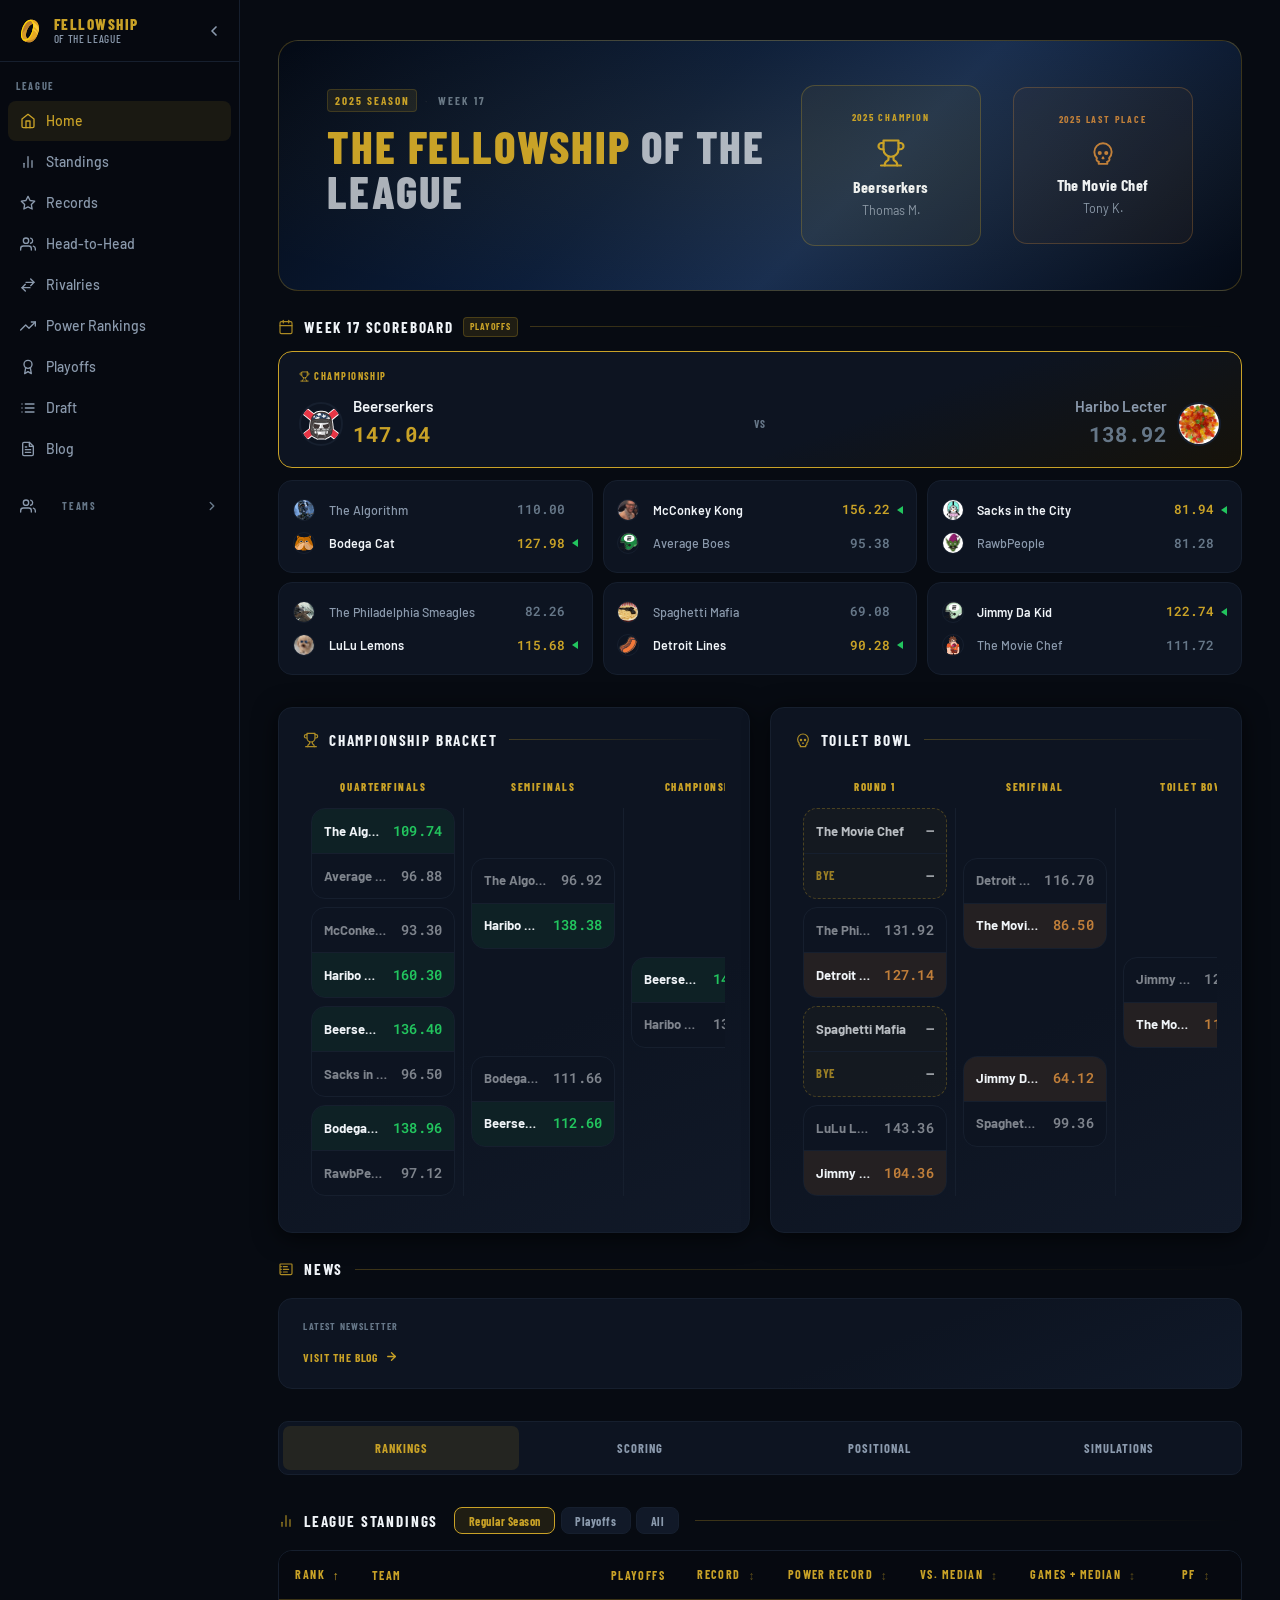
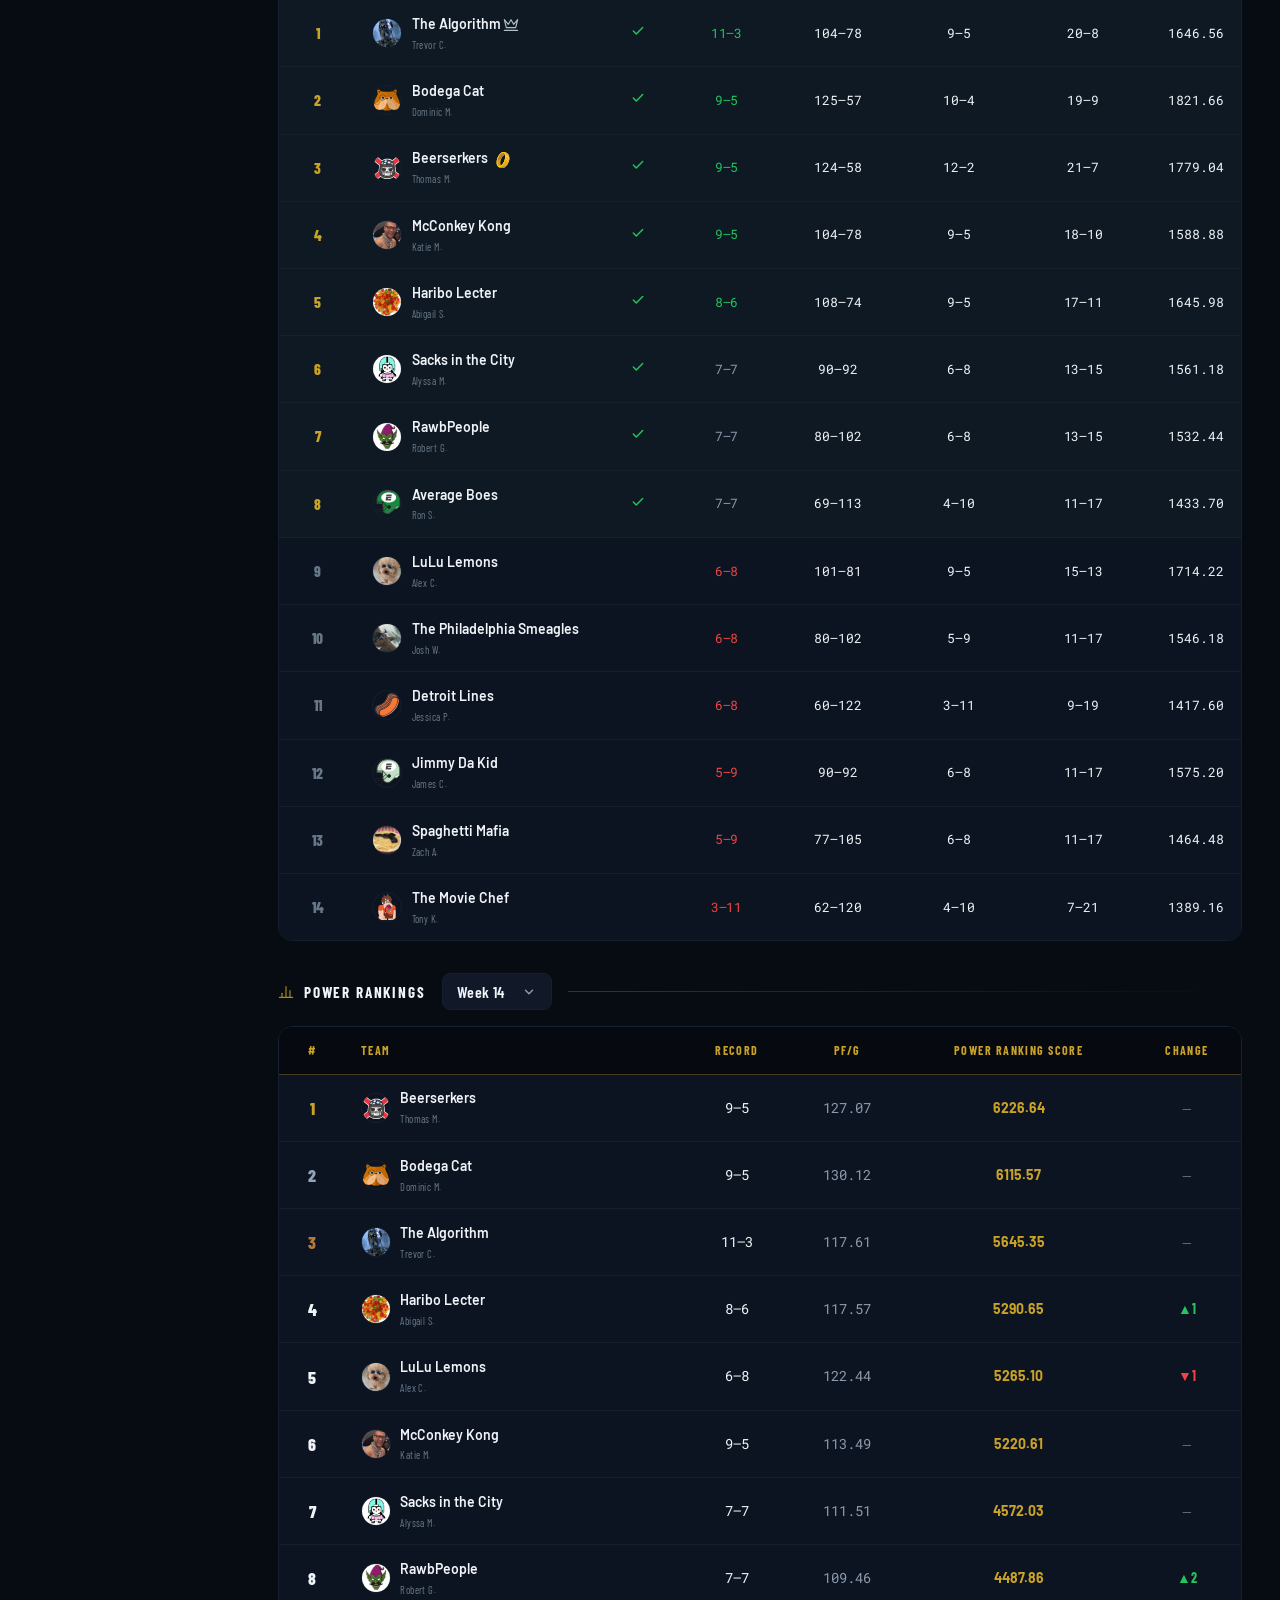
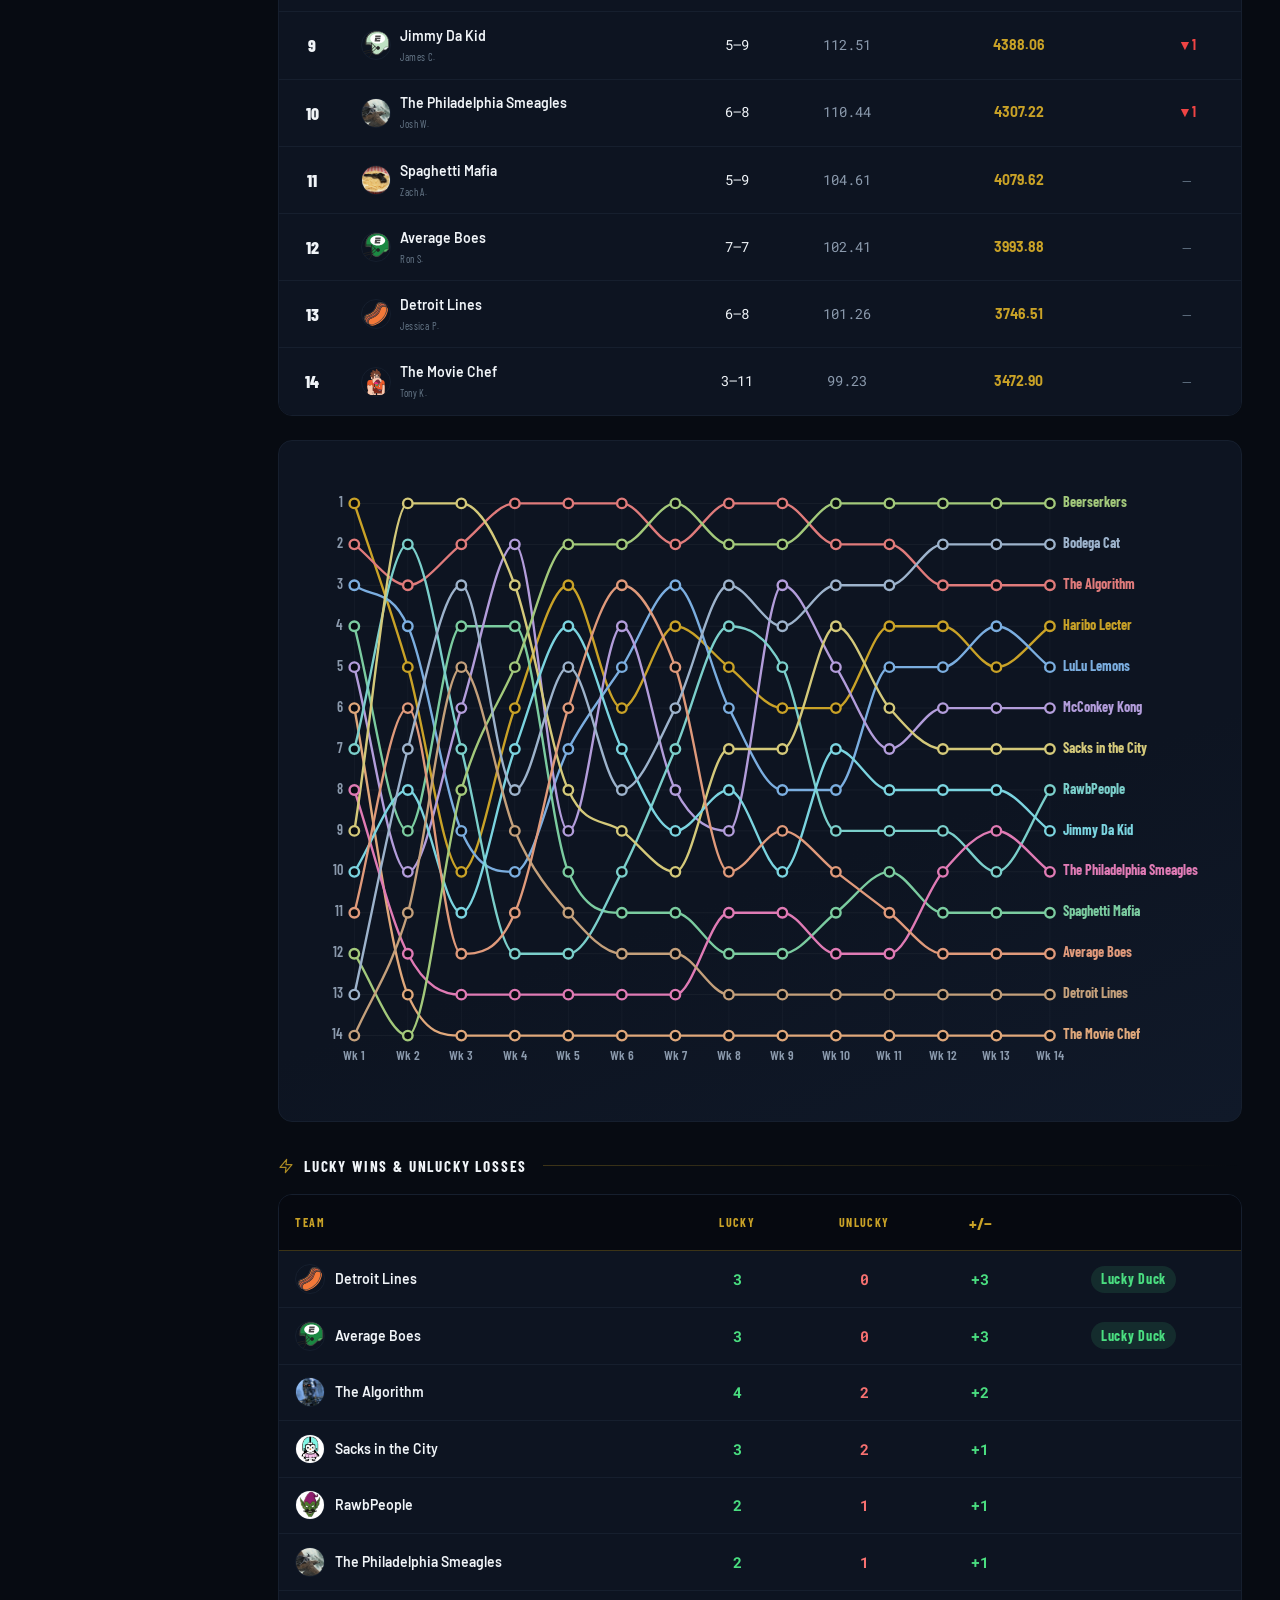
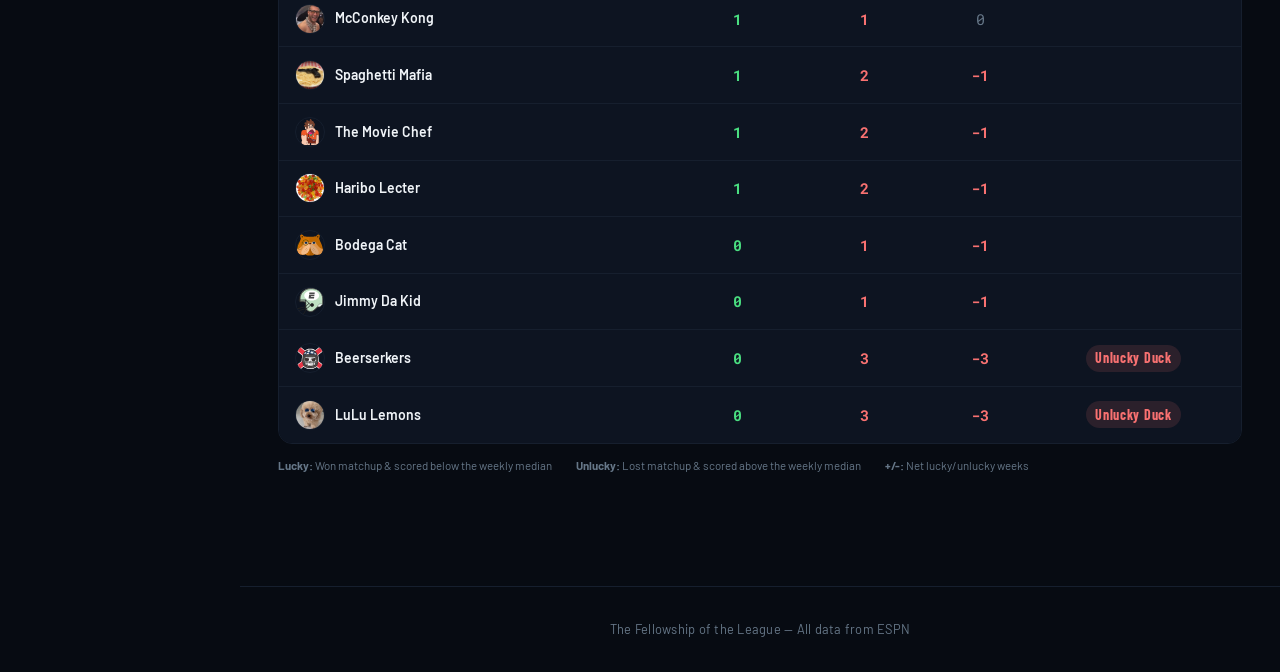
==== commit cd6c77bb: "Rename Home tab to Rankings in news section https://claude.ai/code/session_017ftHfBEdfywjCD8xeDoz2Y" ====
--- a/index.html
+++ b/index.html
@@ -4,7 +4,7 @@
   <meta charset="UTF-8" />
   <meta name="viewport" content="width=device-width, initial-scale=1.0" />
   <title>The Fellowship of the League</title>
-  <link rel="stylesheet" href="css/style.css?v=103" />
+  <link rel="stylesheet" href="css/style.css?v=107" />
 </head>
 <body>
   <a href="#main-content" class="skip-link">Skip to main content</a>
@@ -226,7 +226,7 @@
 
     <!-- HOME PAGE SECTION NAV -->
     <div class="home-page-nav-bar" id="homePageNav">
-      <button class="home-page-tab active" data-panel="homePanelContent">Home</button>
+      <button class="home-page-tab active" data-panel="homePanelContent">Rankings</button>
       <button class="home-page-tab" data-panel="scoringPanelContent">Scoring</button>
       <button class="home-page-tab" data-panel="positionalPanelContent">Positional</button>
       <button class="home-page-tab" data-panel="simulationsPanelContent">Simulations</button>
@@ -318,12 +318,12 @@
   </footer>
 
 </div><!-- /.content-wrap -->
-  <script src="js/leagueData.js?v=15"></script>
+  <script src="js/leagueData.js?v=19"></script>
   <script src="js/utils.js?v=27"></script>
   <script src="js/logoData.js?v=15"></script>
   <script src="js/icons.js?v=18"></script>
   <script src="js/design.js?v=1"></script>
-  <script src="js/home.js?v=91"></script>
+  <script src="js/home.js?v=104"></script>
   <script src="js/nav.js?v=26"></script>
 </body>
 </html>
--- a/css/style.css
+++ b/css/style.css
@@ -4147,7 +4147,7 @@
 .bp-legend-box {
   width: 20px;
   height: 12px;
-  background: #F1FFFA;
+  background: var(--accent-gold);
   border-radius: 2px;
 }
 
@@ -4171,3 +4171,73 @@
   .home-page-tab { font-size: 0.7rem; padding: 0.55rem 0.5rem; }
   .scoring-sub-grid { grid-template-columns: 1fr; }
 }
+
+/* ── Positional Strength Table ──────────────────────────────────────────── */
+/* inherits lsc-table base styles — only positional overrides here */
+.pos-table td { border-bottom: 1px solid rgba(255,255,255,0.04); }
+.pos-table tr { cursor: pointer; }
+.pos-table tr:hover td { filter: brightness(1.15); }
+
+.pos-cell {
+  display: flex; flex-direction: column; align-items: center;
+  justify-content: center; padding: 0.55rem 0.75rem;
+}
+.pos-rank { font-family: var(--font-display); font-size: 1.15rem; font-weight: 700; line-height: 1; }
+.pos-pts  { font-family: var(--font-display); font-size: 0.68rem; color: rgba(255,255,255,0.55); margin-top: 2px; }
+
+/* Percentile backgrounds */
+.pos-top25 { background: rgba(22, 90, 55, 0.65); }
+.pos-top50 { background: rgba(20, 55, 100, 0.65); }
+.pos-top75 { background: rgba(110, 60, 10, 0.65); }
+.pos-bot25 { background: rgba(100, 20, 20, 0.65); }
+
+/* Rank number colors */
+.pos-top25 .pos-rank { color: #4ade80; }
+.pos-top50 .pos-rank { color: #60a5fa; }
+.pos-top75 .pos-rank { color: #fbbf24; }
+.pos-bot25 .pos-rank { color: #f87171; }
+
+/* Show/Hide Charts button */
+.pos-charts-btn {
+  font-family: var(--font-display); font-size: 0.72rem; font-weight: 700;
+  letter-spacing: 0.07em; text-transform: uppercase; padding: 0.4rem 0.9rem;
+  border: 1px solid var(--border); border-radius: 6px; background: var(--bg-card);
+  color: var(--text-secondary); cursor: pointer; transition: color 0.15s, border-color 0.15s;
+}
+.pos-charts-btn.active { color: var(--accent-gold); border-color: var(--accent-gold); }
+
+/* Legend */
+.pos-legend { display: flex; gap: 1.25rem; align-items: center; margin-top: 0.75rem; flex-wrap: wrap; }
+.pos-legend-item { display: flex; align-items: center; gap: 0.4rem; font-family: var(--font-display); font-size: 0.7rem; color: var(--text-secondary); font-weight: 600; }
+.pos-legend-swatch { width: 14px; height: 14px; border-radius: 3px; }
+
+/* Inline spider cell */
+.pos-spider-cell { padding: 0.25rem 0.5rem; text-align: center; vertical-align: middle; }
+
+/* Modal */
+.pos-modal-overlay {
+  position: fixed; inset: 0; z-index: 500;
+  background: rgba(7,11,18,0.85); backdrop-filter: blur(6px);
+  display: flex; align-items: center; justify-content: center;
+}
+.pos-modal-card {
+  background: var(--bg-card); border: 1px solid rgba(201,162,39,0.3);
+  border-radius: 12px; padding: 1.75rem 2rem; max-width: 580px; width: 92%; position: relative;
+}
+.pos-modal-title {
+  font-family: var(--font-display); font-size: 1.25rem; font-weight: 700;
+  color: var(--text-primary); margin-bottom: 1.25rem;
+  display: flex; align-items: center; gap: 0.75rem;
+}
+.pos-modal-close {
+  position: absolute; top: 0.75rem; right: 0.75rem; background: none;
+  border: 1px solid var(--border); border-radius: 50%; width: 28px; height: 28px;
+  display: flex; align-items: center; justify-content: center;
+  cursor: pointer; color: var(--text-secondary); font-size: 1rem; line-height: 1;
+}
+.pos-modal-close:hover { color: var(--text-primary); border-color: var(--text-secondary); }
+
+@media (max-width: 900px) {
+  .pos-charts-btn { display: none; }
+  .pos-spider-cell { display: none; }
+}
